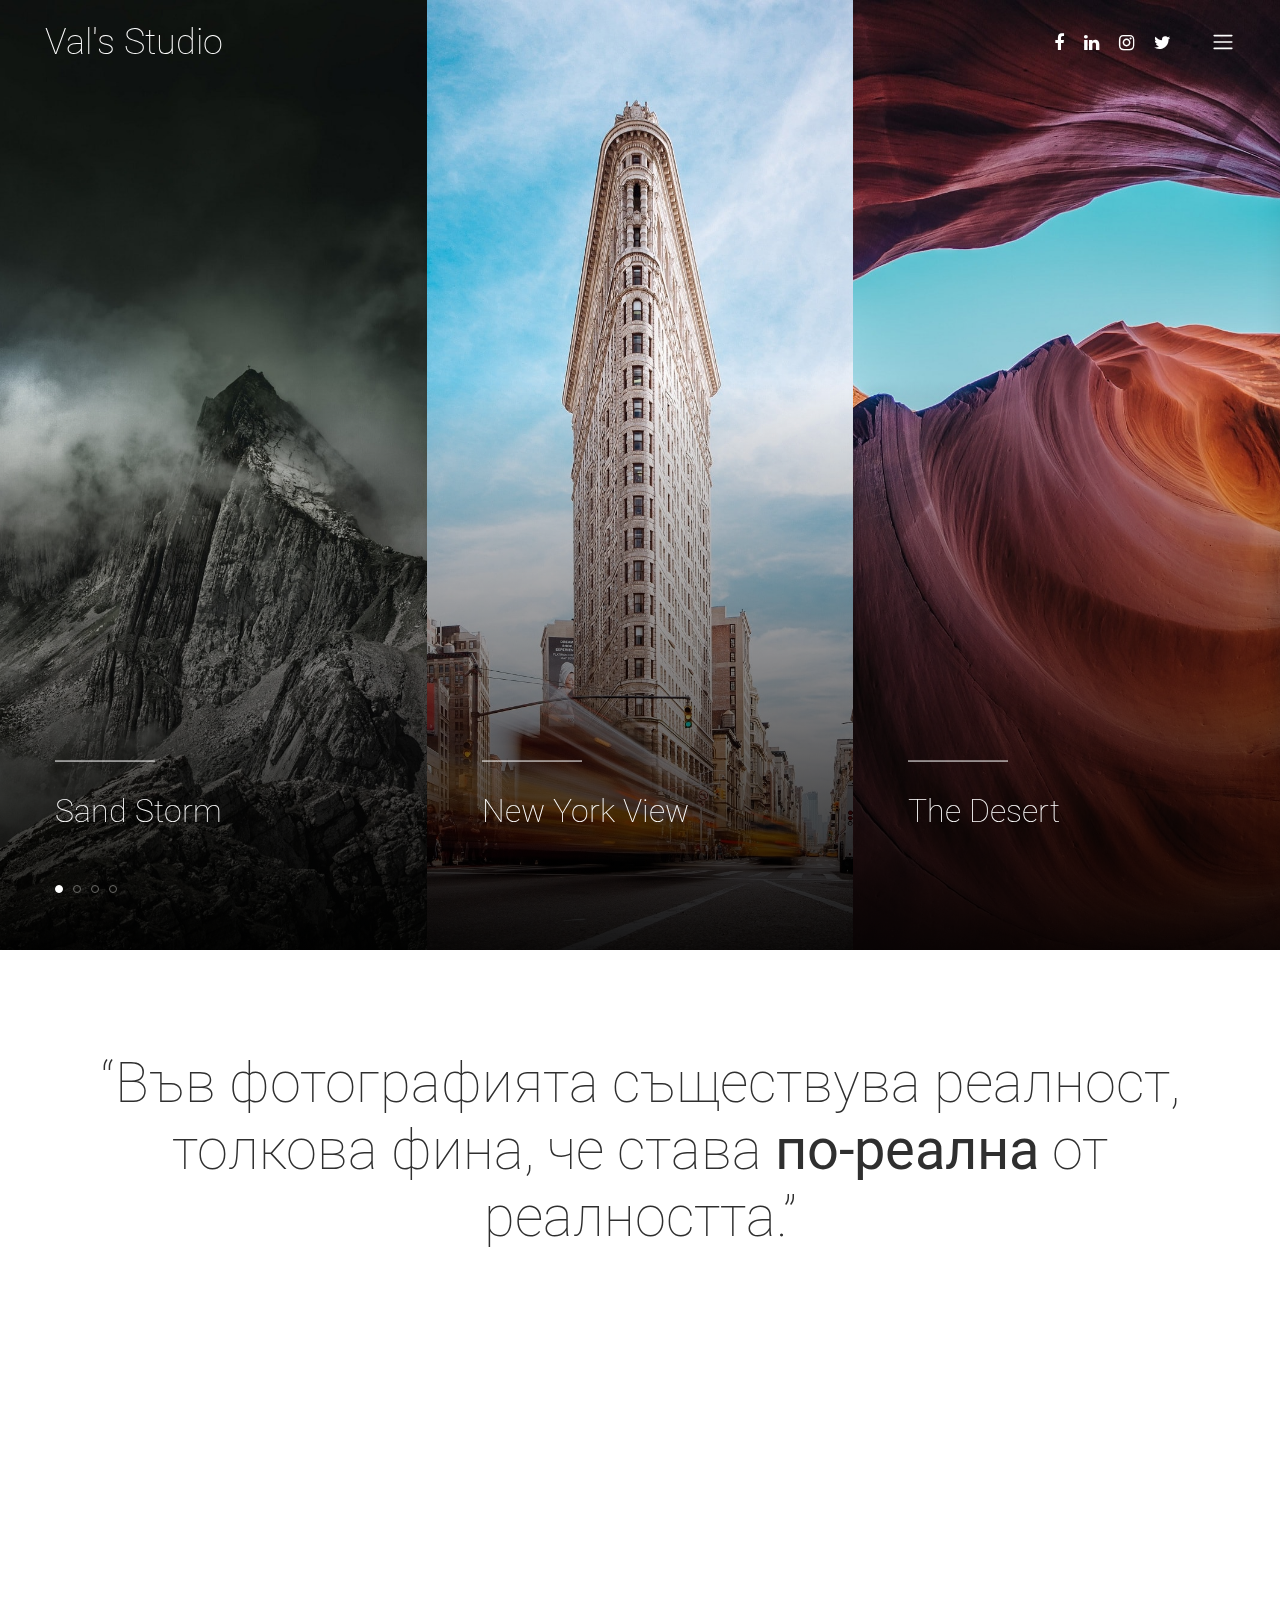
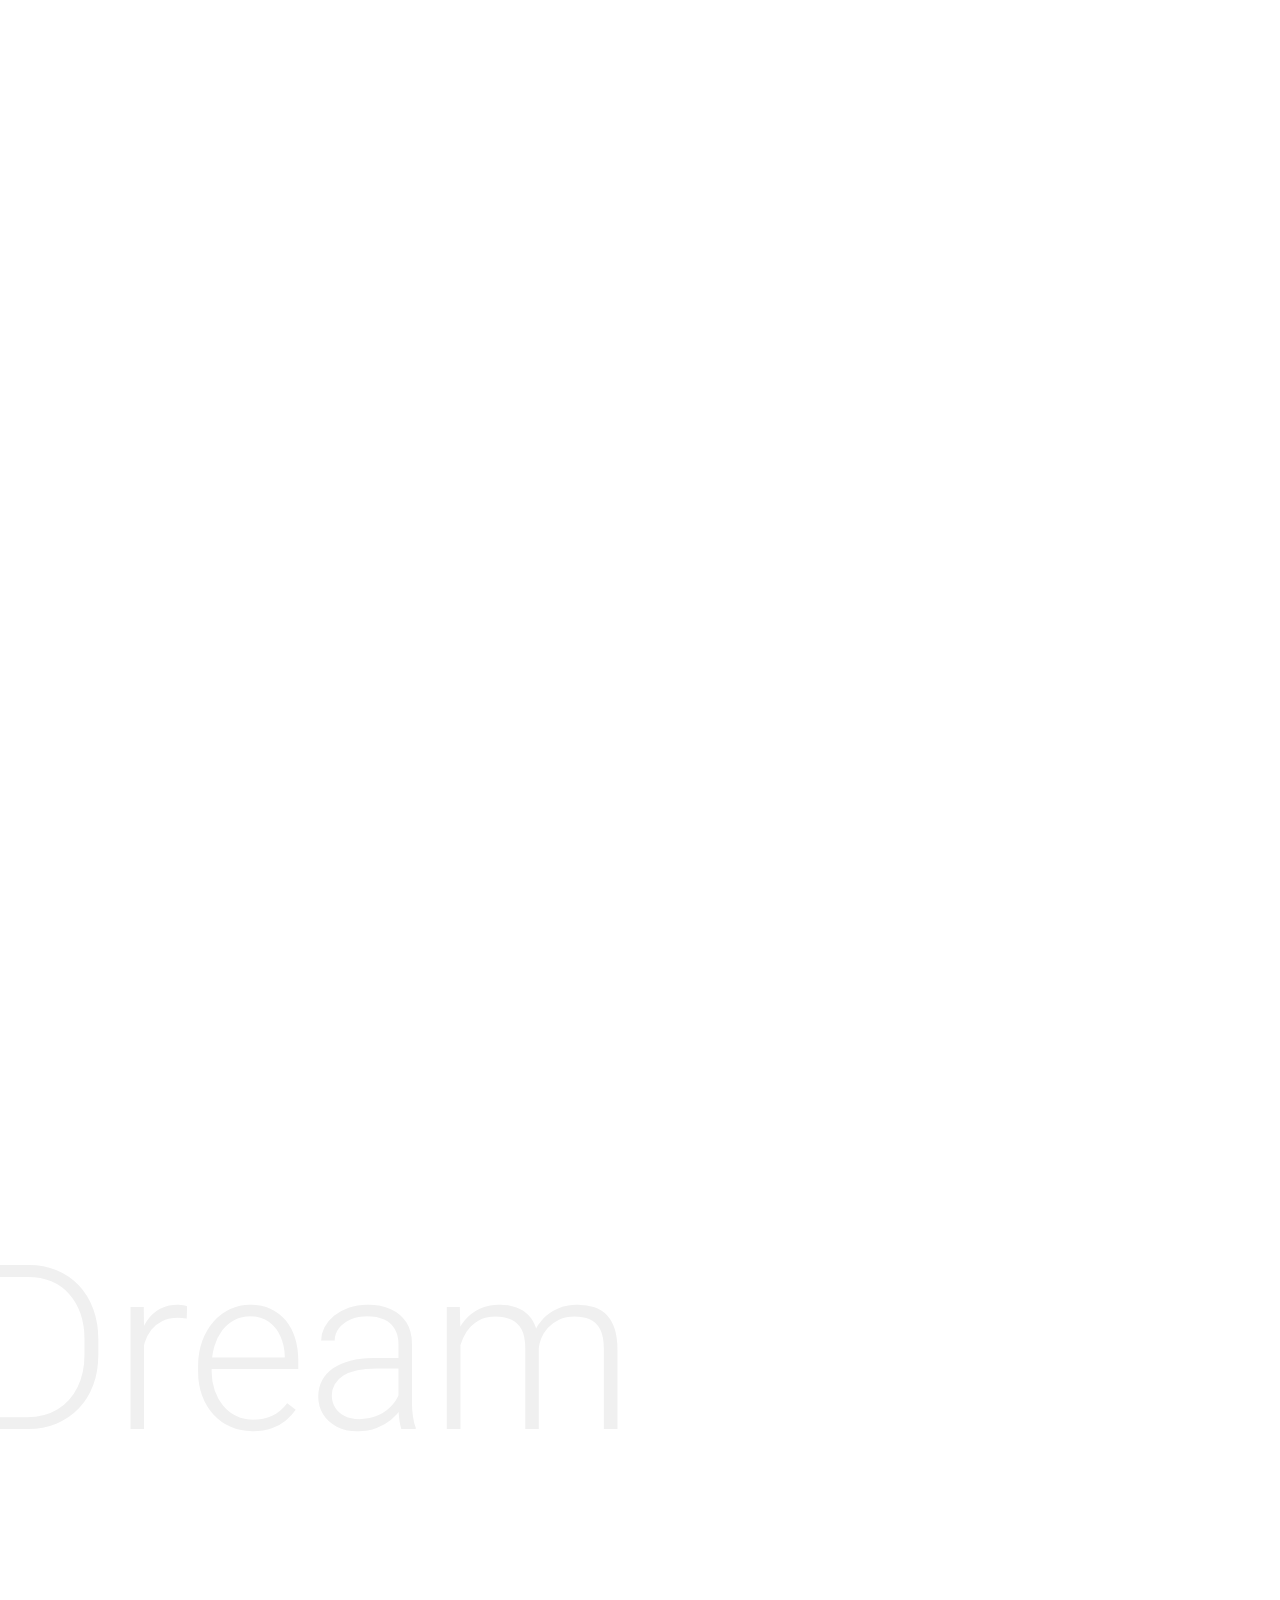
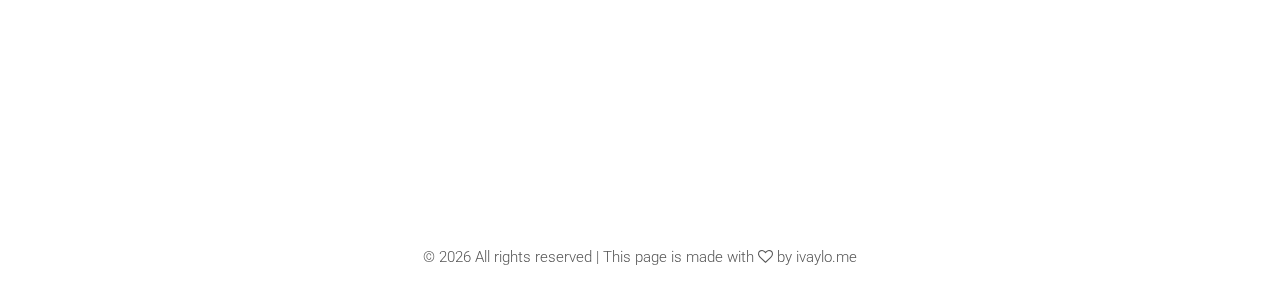
==== index.html @ 6574e2cf "updated nav menu" ====
<!DOCTYPE html>
<html lang="en">

<head>
    <meta charset="UTF-8">
    <meta name="description" content="">
    <meta http-equiv="X-UA-Compatible" content="IE=edge">
    <meta name="viewport" content="width=device-width, initial-scale=1, shrink-to-fit=no">
    <!-- The above 4 meta tags *must* come first in the head; any other head content must come *after* these tags -->

    <!-- Title  -->
    <title>Val's Photo - Studio</title>

    <!-- Favicon  -->
    <link rel="icon" href="img/core-img/favicon.ico">

    <!-- Style CSS -->
    <link rel="stylesheet" href="style.css">

</head>

<body>
    <!-- Preloader Start -->
    <div id="preloader">
        <div class="preload-content">
            <div id="sonar-load"></div>
        </div>
    </div>
    <!-- Preloader End -->

    <!-- Grids -->
    <div class="grids d-flex justify-content-between">
        <div class="grid1"></div>
        <div class="grid2"></div>
        <div class="grid3"></div>
        <div class="grid4"></div>
        <div class="grid5"></div>
        <div class="grid6"></div>
        <div class="grid7"></div>
        <div class="grid8"></div>
        <div class="grid9"></div>
    </div>

    <!-- ***** Main Menu Area Start ***** -->
    <div class="mainMenu d-flex align-items-center justify-content-between">
        <!-- Close Icon -->
        <div class="closeIcon">
            <i class="ti-close" aria-hidden="true"></i>
        </div>
        <!-- Logo Area -->
        <div class="logo-area">
            <a href="index.html">Val's Studio</a>
        </div>
        <!-- Nav -->
        <div class="sonarNav">
            <nav>
                <ul>
                    <li class="nav-item active">
                        <a class="nav-link" href="index.html">Начало</a>
                    </li>
                    <li class="nav-item">
                        <a class="nav-link" href="about-me.html">За мен</a>
                    </li>
                    <li class="nav-item">
                        <a class="nav-link" href="services.html">Услуги</a>
                    </li>
                    <li class="nav-item">
                        <a class="nav-link" href="portfolio.html">Портфолио</a>
                    </li>
                    <!-- <li class="nav-item">
                        <a class="nav-link" href="blog.html">Blog</a>
                    </li> -->
                    <li class="nav-item">
                        <a class="nav-link" href="contact.html">Контакти</a>
                    </li>
                    <!-- <li class="nav-item">
                        <a class="nav-link" href="elements.html">Elements</a>
                    </li> -->
                </ul>
            </nav>
        </div>
        <!-- Copwrite Text -->
        <div class="copywrite-text">
            <p>
                <!-- Link back to ivaylo.me can't be removed. Template is licensed under CC BY 3.0. -->
                &copy;
                <script>document.write(new Date().getFullYear());</script> All rights reserved | This page is made
                with <i class="fa fa-heart-o" aria-hidden="true"></i> by <a href="https://ivaylo.me"
                    target="_blank">ivaylo.me</a>
                <!-- Link back to ivaylo.me can't be removed. Template is licensed under CC BY 3.0. -->
            </p>
        </div>
    </div>
    <!-- ***** Main Menu Area End ***** -->

    <!-- ***** Header Area Start ***** -->
    <header class="header-area">
        <div class="container-fluid">
            <div class="row">
                <div class="col-12">
                    <div class="menu-area d-flex justify-content-between">
                        <!-- Logo Area  -->
                        <div class="logo-area">
                            <a href="index.html">Val's Studio</a>
                        </div>

                        <div class="menu-content-area d-flex align-items-center">
                            <!-- Header Social Area -->
                            <div class="header-social-area d-flex align-items-center">
                                <a href="https://www.facebook.com/fotoBurgas/" data-toggle="tooltip"
                                    data-placement="bottom" title="Facebook target=" _blank"><i class="fa fa-facebook"
                                        aria-hidden="true"></i></a>
                                <a href="#" data-toggle="tooltip" data-placement="bottom" title="Linkedin"><i
                                        class="fa fa-linkedin" aria-hidden="true"></i></a>
                                <a href="#" data-toggle="tooltip" data-placement="bottom" title="Instagram"><i
                                        class="fa fa-instagram" aria-hidden="true"></i></a>
                                <a href="#" data-toggle="tooltip" data-placement="bottom" title="Twitter"><i
                                        class="fa fa-twitter" aria-hidden="true"></i></a>
                            </div>
                            <!-- Menu Icon -->
                            <span class="navbar-toggler-icon" id="menuIcon"></span>
                        </div>
                    </div>
                </div>
            </div>
        </div>
    </header>
    <!-- ***** Header Area End ***** -->

    <!-- ***** Hero Area Start ***** -->
    <section class="hero-area">
        <div class="hero-slides owl-carousel">
            <!-- Single Hero Slide -->
            <div class="single-hero-slide bg-img slide-background-overlay"
                style="background-image: url(img/bg-img/slide1.jpg);">
                <div class="container h-100">
                    <div class="row h-100 align-items-end">
                        <div class="col-12">
                            <div class="hero-slides-content">
                                <div class="line"></div>
                                <h2>Sand Storm</h2>
                                <p>Lorem ipsum dolor sit amet, consectetur adipiscing elit. Praesent vel tortor
                                    facilisis, volutpat nulla placerat, tincidunt mi. Nullam vel orci dui. Suspendisse
                                    sit amet laoreet neque. Fusce sagittis suscipit sem.</p>
                            </div>
                        </div>
                    </div>
                </div>
            </div>
            <!-- Single Hero Slide -->
            <div class="single-hero-slide bg-img slide-background-overlay"
                style="background-image: url(img/bg-img/slide2.jpg);">
                <div class="container h-100">
                    <div class="row h-100 align-items-end">
                        <div class="col-12">
                            <div class="hero-slides-content">
                                <div class="line"></div>
                                <h2>New York View</h2>
                                <p>Lorem ipsum dolor sit amet, consectetur adipiscing elit. Praesent vel tortor
                                    facilisis, volutpat nulla placerat, tincidunt mi. Nullam vel orci dui. Suspendisse
                                    sit amet laoreet neque. Fusce sagittis suscipit sem.</p>
                            </div>
                        </div>
                    </div>
                </div>
            </div>
            <!-- Single Hero Slide -->
            <div class="single-hero-slide bg-img slide-background-overlay"
                style="background-image: url(img/bg-img/slide3.jpg);">
                <div class="container h-100">
                    <div class="row h-100 align-items-end">
                        <div class="col-12">
                            <div class="hero-slides-content">
                                <div class="line"></div>
                                <h2>The Desert</h2>
                                <p>Lorem ipsum dolor sit amet, consectetur adipiscing elit. Praesent vel tortor
                                    facilisis, volutpat nulla placerat, tincidunt mi. Nullam vel orci dui. Suspendisse
                                    sit amet laoreet neque. Fusce sagittis suscipit sem.</p>
                            </div>
                        </div>
                    </div>
                </div>
            </div>
            <!-- Single Hero Slide -->
            <div class="single-hero-slide bg-img slide-background-overlay"
                style="background-image: url(img/bg-img/slide4.jpg);">
                <div class="container h-100">
                    <div class="row h-100 align-items-end">
                        <div class="col-12">
                            <div class="hero-slides-content">
                                <div class="line"></div>
                                <h2>Mountains Hike</h2>
                                <p>Lorem ipsum dolor sit amet, consectetur adipiscing elit. Praesent vel tortor
                                    facilisis, volutpat nulla placerat, tincidunt mi. Nullam vel orci dui. Suspendisse
                                    sit amet laoreet neque. Fusce sagittis suscipit sem.</p>
                            </div>
                        </div>
                    </div>
                </div>
            </div>
            <!-- Single Hero Slide -->
            <div class="single-hero-slide bg-img slide-background-overlay"
                style="background-image: url(img/bg-img/slide1.jpg);">
                <div class="container h-100">
                    <div class="row h-100 align-items-end">
                        <div class="col-12">
                            <div class="hero-slides-content">
                                <div class="line"></div>
                                <h2>Sand Storm</h2>
                                <p>Lorem ipsum dolor sit amet, consectetur adipiscing elit. Praesent vel tortor
                                    facilisis, volutpat nulla placerat, tincidunt mi. Nullam vel orci dui. Suspendisse
                                    sit amet laoreet neque. Fusce sagittis suscipit sem.</p>
                            </div>
                        </div>
                    </div>
                </div>
            </div>
            <!-- Single Hero Slide -->
            <div class="single-hero-slide bg-img slide-background-overlay"
                style="background-image: url(img/bg-img/slide2.jpg);">
                <div class="container h-100">
                    <div class="row h-100 align-items-end">
                        <div class="col-12">
                            <div class="hero-slides-content">
                                <div class="line"></div>
                                <h2>New York View</h2>
                                <p>Lorem ipsum dolor sit amet, consectetur adipiscing elit. Praesent vel tortor
                                    facilisis, volutpat nulla placerat, tincidunt mi. Nullam vel orci dui. Suspendisse
                                    sit amet laoreet neque. Fusce sagittis suscipit sem.</p>
                            </div>
                        </div>
                    </div>
                </div>
            </div>
            <!-- Single Hero Slide -->
            <div class="single-hero-slide bg-img slide-background-overlay"
                style="background-image: url(img/bg-img/slide3.jpg);">
                <div class="container h-100">
                    <div class="row h-100 align-items-end">
                        <div class="col-12">
                            <div class="hero-slides-content">
                                <div class="line"></div>
                                <h2>The Desert</h2>
                                <p>Lorem ipsum dolor sit amet, consectetur adipiscing elit. Praesent vel tortor
                                    facilisis, volutpat nulla placerat, tincidunt mi. Nullam vel orci dui. Suspendisse
                                    sit amet laoreet neque. Fusce sagittis suscipit sem.</p>
                            </div>
                        </div>
                    </div>
                </div>
            </div>
            <!-- Single Hero Slide -->
            <div class="single-hero-slide bg-img slide-background-overlay"
                style="background-image: url(img/bg-img/slide4.jpg);">
                <div class="container h-100">
                    <div class="row h-100 align-items-end">
                        <div class="col-12">
                            <div class="hero-slides-content">
                                <div class="line"></div>
                                <h2>Mountains Hike</h2>
                                <p>Lorem ipsum dolor sit amet, consectetur adipiscing elit. Praesent vel tortor
                                    facilisis, volutpat nulla placerat, tincidunt mi. Nullam vel orci dui. Suspendisse
                                    sit amet laoreet neque. Fusce sagittis suscipit sem.</p>
                            </div>
                        </div>
                    </div>
                </div>
            </div>
            <!-- Single Hero Slide -->
            <div class="single-hero-slide bg-img slide-background-overlay"
                style="background-image: url(img/bg-img/slide1.jpg);">
                <div class="container h-100">
                    <div class="row h-100 align-items-end">
                        <div class="col-12">
                            <div class="hero-slides-content">
                                <div class="line"></div>
                                <h2>Sand Storm</h2>
                                <p>Lorem ipsum dolor sit amet, consectetur adipiscing elit. Praesent vel tortor
                                    facilisis, volutpat nulla placerat, tincidunt mi. Nullam vel orci dui. Suspendisse
                                    sit amet laoreet neque. Fusce sagittis suscipit sem.</p>
                            </div>
                        </div>
                    </div>
                </div>
            </div>
            <!-- Single Hero Slide -->
            <div class="single-hero-slide bg-img slide-background-overlay"
                style="background-image: url(img/bg-img/slide2.jpg);">
                <div class="container h-100">
                    <div class="row h-100 align-items-end">
                        <div class="col-12">
                            <div class="hero-slides-content">
                                <div class="line"></div>
                                <h2>New York View</h2>
                                <p>Lorem ipsum dolor sit amet, consectetur adipiscing elit. Praesent vel tortor
                                    facilisis, volutpat nulla placerat, tincidunt mi. Nullam vel orci dui. Suspendisse
                                    sit amet laoreet neque. Fusce sagittis suscipit sem.</p>
                            </div>
                        </div>
                    </div>
                </div>
            </div>
            <!-- Single Hero Slide -->
            <div class="single-hero-slide bg-img slide-background-overlay"
                style="background-image: url(img/bg-img/slide3.jpg);">
                <div class="container h-100">
                    <div class="row h-100 align-items-end">
                        <div class="col-12">
                            <div class="hero-slides-content">
                                <div class="line"></div>
                                <h2>The Desert</h2>
                                <p>Lorem ipsum dolor sit amet, consectetur adipiscing elit. Praesent vel tortor
                                    facilisis, volutpat nulla placerat, tincidunt mi. Nullam vel orci dui. Suspendisse
                                    sit amet laoreet neque. Fusce sagittis suscipit sem.</p>
                            </div>
                        </div>
                    </div>
                </div>
            </div>
            <!-- Single Hero Slide -->
            <div class="single-hero-slide bg-img slide-background-overlay"
                style="background-image: url(img/bg-img/slide4.jpg);">
                <div class="container h-100">
                    <div class="row h-100 align-items-end">
                        <div class="col-12">
                            <div class="hero-slides-content">
                                <div class="line"></div>
                                <h2>Mountains Hike</h2>
                                <p>Lorem ipsum dolor sit amet, consectetur adipiscing elit. Praesent vel tortor
                                    facilisis, volutpat nulla placerat, tincidunt mi. Nullam vel orci dui. Suspendisse
                                    sit amet laoreet neque. Fusce sagittis suscipit sem.</p>
                            </div>
                        </div>
                    </div>
                </div>
            </div>
        </div>
    </section>
    <!-- ***** Hero Area End ***** -->

    <!-- ***** Portfolio Area Start ***** -->
    <div class="portfolio-area section-padding-100">
        <div class="container">
            <div class="row">
                <div class="col-12">
                    <div class="portfolio-title">
                        <h2>“Във фотографията съществува реалност, толкова фина, че става <span>по-реална</span> от
                            реалността.”</h2>
                    </div>
                </div>
            </div>

            <div class="row justify-content-between">
                <!-- Single Portfoio Area -->
                <div class="col-12 col-md-5">
                    <div class="single-portfolio-item mt-100 portfolio-item-1 wow fadeIn">
                        <div class="backend-content">
                            <img class="dots" src="img/core-img/dots.png" alt="">
                            <h2>Reality</h2>
                        </div>
                        <div class="portfolio-thumb">
                            <img src="img/bg-img/p1.png" alt="">
                        </div>
                        <div class="portfolio-meta">
                            <p class="portfolio-date">Feb 02, 2018</p>
                            <h2>Italy in the sunset</h2>
                        </div>
                    </div>
                </div>
                <!-- Single Portfoio Area -->
                <div class="col-12 col-md-6">
                    <div class="single-portfolio-item mt-230 portfolio-item-2 wow fadeIn">
                        <div class="backend-content">
                            <img class="dots" src="img/core-img/dots.png" alt="">
                        </div>
                        <div class="portfolio-thumb">
                            <img src="img/bg-img/p2.png" alt="">
                        </div>
                        <div class="portfolio-meta">
                            <p class="portfolio-date">Feb 02, 2018</p>
                            <h2>Mountain Landscape</h2>
                        </div>
                    </div>
                </div>
            </div>

            <div class="row">
                <!-- Single Portfoio Area -->
                <div class="col-12 col-md-10">
                    <div class="single-portfolio-item mt-100 portfolio-item-3 wow fadeIn">
                        <div class="backend-content">
                            <img class="dots" src="img/core-img/dots.png" alt="">
                            <h2>Photography</h2>
                        </div>
                        <div class="portfolio-thumb">
                            <img src="img/bg-img/p3.png" alt="">
                        </div>
                        <div class="portfolio-meta">
                            <p class="portfolio-date">Feb 02, 2018</p>
                            <h2>Foggy sunset over the lake</h2>
                        </div>
                    </div>
                </div>
            </div>

            <div class="row justify-content-end">
                <!-- Single Portfoio Area -->
                <div class="col-12 col-md-6">
                    <div class="single-portfolio-item portfolio-item-4 wow fadeIn">
                        <div class="backend-content">
                            <img class="dots" src="img/core-img/dots.png" alt="">
                        </div>
                        <div class="portfolio-thumb">
                            <img src="img/bg-img/p2.png" alt="">
                        </div>
                        <div class="portfolio-meta">
                            <p class="portfolio-date">Feb 02, 2018</p>
                            <h2>Clouds on mountain top</h2>
                        </div>
                    </div>
                </div>
            </div>

            <div class="row">
                <!-- Single Portfoio Area -->
                <div class="col-12 col-md-5">
                    <div class="single-portfolio-item portfolio-item-5 wow fadeIn">
                        <div class="backend-content">
                            <img class="dots" src="img/core-img/dots.png" alt="">
                            <h2>Hope</h2>
                        </div>
                        <div class="portfolio-thumb">
                            <img src="img/bg-img/p5.png" alt="">
                        </div>
                        <div class="portfolio-meta">
                            <p class="portfolio-date">Feb 02, 2018</p>
                            <h2>Over the canion</h2>
                        </div>
                    </div>
                </div>
            </div>

            <div class="row justify-content-center">
                <!-- Single Portfoio Area -->
                <div class="col-12 col-md-4">
                    <div class="single-portfolio-item portfolio-item-6 wow fadeIn">
                        <div class="portfolio-thumb">
                            <img src="img/bg-img/p6.png" alt="">
                        </div>
                        <div class="portfolio-meta">
                            <p class="portfolio-date">Feb 02, 2018</p>
                            <h2>Mirror lake</h2>
                        </div>
                    </div>
                </div>
            </div>

            <div class="row justify-content-end">
                <!-- Single Portfoio Area -->
                <div class="col-12 col-md-4">
                    <div class="single-portfolio-item portfolio-item-7 wow fadeIn">
                        <div class="backend-content">
                            <img class="dots" src="img/core-img/dots.png" alt="">
                            <h2>Future</h2>
                        </div>
                        <div class="portfolio-thumb">
                            <img src="img/bg-img/p7.png" alt="">
                        </div>
                        <div class="portfolio-meta">
                            <p class="portfolio-date">Feb 02, 2018</p>
                            <h2>Mirror lake</h2>
                        </div>
                    </div>
                </div>
            </div>
        </div>
    </div>
    <!-- ***** Portfolio Area End ***** -->

    <!-- ***** Call to Action Area Start ***** -->
    <div class="sonar-call-to-action-area section-padding-0-100">
        <div class="backEnd-content">
            <h2>Dream</h2>
        </div>
        <div class="container">
            <div class="row">
                <div class="col-12">
                    <div class="call-to-action-content wow fadeInUp" data-wow-delay="0.5s">
                        <h2>Обожавам фотографията и ви я представям през моите очи </h2>
                        <h5>Това е моят стил,ако ви допада
                            може удоволствието да е взаимно...</h5>
                        <a href="#" class="btn sonar-btn mt-100">контакти</a>
                    </div>
                </div>
            </div>
        </div>
    </div>
    <!-- ***** Call to Action Area End ***** -->

    <!-- ***** Footer Area Start ***** -->
    <footer class="footer-area">
        <div class="container">
            <div class="row">
                <div class="col-12">
                    <!-- Copywrite Text -->
                    <div class="copywrite-text">
                        <p>
                            <!-- Link back to ivaylo.me can't be removed. Template is licensed under CC BY 3.0. -->
                            &copy;
                            <script>document.write(new Date().getFullYear());</script> All rights reserved | This
                            page is made with <i class="fa fa-heart-o" aria-hidden="true"></i> by <a
                                href="http://ivaylo.me" target="_blank">ivaylo.me</a>
                            <!-- Link back to ivaylo.me can't be removed. Template is licensed under CC BY 3.0. -->
                        </p>
                    </div>
                </div>
            </div>
        </div>
    </footer>
    <!-- ***** Footer Area End ***** -->

    <!-- jQuery (Necessary for All JavaScript Plugins) -->
    <script src="js/jquery/jquery-2.2.4.min.js"></script>
    <!-- Popper js -->
    <script src="js/popper.min.js"></script>
    <!-- Bootstrap js -->
    <script src="js/bootstrap.min.js"></script>
    <!-- Plugins js -->
    <script src="js/plugins.js"></script>
    <!-- Active js -->
    <script src="js/active.js"></script>

</body>

</html>
---- style.css ----
/* [ -- Master Stylesheet -- ] */
/* ----------------------------------------------------------
:: Template Name: PhotoAngel - Studio
:: Author: ivaylo.me
:: Author URL: https://ivaylo.me
:: Version: 1.0
:: Created: March 09, 2018
:: Last Updated: March 09, 2018
---------------------------------------------------------- */
/* Variables */
/* mixin */
/* :: Import Fonts */
@import url("https://fonts.googleapis.com/css?family=Roboto:100,300,400,500,700");
/* :: Import All CSS */
@import url(css/bootstrap.min.css);
@import url(css/animate.css);
@import url(css/owl.carousel.css);
@import url(css/magnific-popup.css);
@import url(css/font-awesome.min.css);
@import url(css/themify-icons.css);
/* :: Base CSS */
* {
  margin: 0;
  padding: 0; }

body {
  font-family: "Roboto", sans-serif; }

h1,
h2,
h3,
h4,
h5,
h6 {
  color: #2f2f2f;
  font-weight: 300; }

p {
  color: #565656;
  font-size: 15px;
  line-height: 2;
  font-weight: 100; }

a {
  -webkit-transition-duration: 500ms;
  transition-duration: 500ms;
  text-decoration: none;
  outline: none;
  font-size: 14px;
  font-weight: 700; }
  a:hover, a:focus {
    -webkit-transition-duration: 500ms;
    transition-duration: 500ms;
    text-decoration: none;
    outline: none;
    font-size: 12px;
    font-weight: 400; }

#preloader {
  display: -webkit-box;
  display: -ms-flexbox;
  display: flex;
  -webkit-box-align: center;
  -ms-flex-align: center;
  -ms-grid-row-align: center;
  align-items: center;
  -webkit-box-pack: center;
  -ms-flex-pack: center;
  justify-content: center;
  background-color: #232323;
  position: fixed;
  width: 100%;
  height: 100%;
  z-index: 1000000; }

#sonar-load {
  width: 70px;
  height: 70px;
  border-radius: 50%;
  border: 3px;
  border-style: solid;
  border-color: transparent;
  border-top-color: #f8f5f5;
  -webkit-animation: sonar 2400ms linear infinite;
  animation: sonar 2400ms linear infinite;
  z-index: 999; }
  #sonar-load:before {
    content: "";
    position: absolute;
    top: 7.5px;
    left: 7.5px;
    right: 7.5px;
    bottom: 7.5px;
    border-radius: 50%;
    border: 3px;
    border-style: solid;
    border-color: transparent;
    border-top-color: #f8f5f5;
    -webkit-animation: sonar 2700ms linear infinite;
    animation: sonar 2700ms linear infinite; }
  #sonar-load:after {
    content: "";
    position: absolute;
    top: 20px;
    left: 20px;
    right: 20px;
    bottom: 20px;
    border-radius: 50%;
    border: 3px;
    border-style: solid;
    border-color: transparent;
    border-top-color: #f8f5f5;
    -webkit-animation: sonar 1800ms linear infinite;
    animation: sonar 1800ms linear infinite; }

@-webkit-keyframes sonar {
  0% {
    -webkit-transform: rotate(0deg);
    transform: rotate(0deg); }
  100% {
    -webkit-transform: rotate(360deg);
    transform: rotate(360deg); } }
@keyframes sonar {
  0% {
    -webkit-transform: rotate(0deg);
    transform: rotate(0deg); }
  100% {
    -webkit-transform: rotate(360deg);
    transform: rotate(360deg); } }
ul,
ol {
  margin: 0; }
  ul li,
  ol li {
    list-style: none; }

img {
  height: auto;
  max-width: 100%; }

.sonar-table {
  display: table;
  z-index: 9;
  position: absolute;
  width: 100%;
  height: 100%;
  margin: 0; }

.sonar-table-cell {
  display: table-cell;
  vertical-align: middle; }

.mt-15 {
  margin-top: 15px; }

.mt-30 {
  margin-top: 30px; }

.mt-50 {
  margin-top: 50px; }

.mt-70 {
  margin-top: 70px; }

.mt-100 {
  margin-top: 100px; }

.mb-15 {
  margin-bottom: 15px; }

.mb-30 {
  margin-bottom: 30px; }

.mb-50 {
  margin-bottom: 50px; }

.ml-15 {
  margin-left: 15px; }

.ml-30 {
  margin-left: 30px; }

.mr-15 {
  margin-right: 15px; }

.mr-30 {
  margin-right: 30px; }

.mb-70 {
  margin-bottom: 70px; }

.mb-100 {
  margin-bottom: 100px; }

.mt-230 {
  margin-top: 230px; }
  @media only screen and (max-width: 767px) {
    .mt-230 {
      margin-top: 100px; } }

.bg-img {
  background-position: center center;
  background-size: cover;
  background-repeat: no-repeat; }

.bg-transparent {
  background-color: transparent; }

.font-bold {
  font-weight: 700; }

.font-light {
  font-weight: 300; }

.height-500 {
  height: 500px !important; }

.height-600 {
  height: 600px !important; }

.height-700 {
  height: 700px !important; }

.height-800 {
  height: 800px !important; }

.mfp-wrap {
  z-index: 100000; }

.mfp-image-holder .mfp-close,
.mfp-iframe-holder .mfp-close {
  color: #ffffff;
  right: -30px;
  padding-right: 0;
  width: 30px;
  height: 30px;
  line-height: 25px;
  text-align: center;
  border: 2px solid #ffffff;
  border-radius: 50%;
  top: 10px; }

#scrollUp {
  background-color: #232323;
  border-radius: 50%;
  bottom: 60px;
  right: 60px;
  box-shadow: 0 2px 6px 0 rgba(0, 0, 0, 0.3);
  color: #ffffff;
  font-size: 30px;
  height: 70px;
  text-align: center;
  width: 70px;
  line-height: 66px;
  -webkit-transition-duration: 500ms;
  transition-duration: 500ms; }
  #scrollUp:hover {
    background-color: #192a56; }
  @media only screen and (min-width: 768px) and (max-width: 991px) {
    #scrollUp {
      bottom: 30px;
      right: 30px;
      height: 50px;
      width: 50px;
      line-height: 46px; } }
  @media only screen and (max-width: 767px) {
    #scrollUp {
      bottom: 30px;
      right: 30px;
      height: 50px;
      width: 50px;
      line-height: 46px; } }

.section-padding-100 {
  padding: 100px 0; }

.section-padding-50 {
  padding: 50px 0; }

.section-padding-50-0 {
  padding: 50px 0 0 0; }

.section-padding-100-70 {
  padding: 100px 0 70px; }

.section-padding-100-50 {
  padding: 100px 0 50px; }

.section-padding-100-0 {
  padding: 100px 0 0; }

.section-padding-0-100 {
  padding: 0 0 100px; }

.section-padding-100-20 {
  padding: 100px 0 20px 0; }

.bg-gray {
  background-color: #f8f5f5; }

.nicescroll-rails {
  z-index: 999999 !important; }

.section-heading {
  text-align: center;
  margin-bottom: 80px;
  position: relative;
  z-index: 1; }
  .section-heading .line {
    width: 100px;
    height: 1px;
    background-color: #232323;
    margin-bottom: 30px;
    display: block; }
  .section-heading h2 {
    font-size: 48px;
    margin-bottom: 0;
    font-weight: 100;
    line-height: 1.5; }
    .section-heading h2 span {
      font-weight: 400; }
    @media only screen and (min-width: 768px) and (max-width: 991px) {
      .section-heading h2 {
        font-size: 36px; } }
    @media only screen and (max-width: 767px) {
      .section-heading h2 {
        font-size: 30px; } }

.sonar-btn {
  position: relative;
  z-index: 1;
  min-width: 180px;
  height: 66px;
  border: 1px solid;
  border-color: #2f2f2f;
  text-transform: uppercase;
  color: #2f2f2f;
  font-size: 12px;
  letter-spacing: 1px;
  border-radius: 0;
  line-height: 64px;
  padding: 0;
  background-color: #ffffff; }
  .sonar-btn:hover, .sonar-btn:focus {
    background-color: #2f2f2f;
    font-size: 12px;
    color: #ffffff; }
  .sonar-btn.white-btn {
    border-color: #ffffff;
    color: #ffffff;
    background-color: transparent; }
    .sonar-btn.white-btn:hover, .sonar-btn.white-btn:focus {
      background-color: #ffffff;
      color: #2f2f2f; }
  .sonar-btn.btn-2 {
    background-color: #2f2f2f;
    font-size: 12px;
    color: #ffffff; }
  .sonar-btn.btn-3 {
    background-color: #232323;
    color: #ffffff; }
    .sonar-btn.btn-3::before {
      position: absolute;
      width: 100%;
      height: 100%;
      background-color: transparent;
      border: 1px solid;
      border-color: #232323;
      right: -6px;
      bottom: -6px;
      content: '';
      z-index: -100; }
    .sonar-btn.btn-3:hover, .sonar-btn.btn-3:focus {
      background-color: #232323;
      color: #ffffff; }

.bg-overlay {
  position: relative;
  z-index: 1; }
  .bg-overlay::after {
    position: absolute;
    z-index: -1;
    top: 0;
    left: 0;
    width: 100%;
    height: 100%;
    background-color: #2f2f2f;
    opacity: 0.85;
    content: ''; }

.bg-overlay-black {
  position: relative;
  z-index: 1; }
  .bg-overlay-black::after {
    position: absolute;
    z-index: 1;
    top: 0;
    left: 0;
    width: 100%;
    height: 100%;
    background-color: #000;
    opacity: 0.85;
    content: ''; }

.bg-overlay-white {
  position: relative;
  z-index: 1; }
  .bg-overlay-white::after {
    position: absolute;
    z-index: -2;
    top: 0;
    left: 0;
    width: 100%;
    height: 100%;
    background-color: rgba(230, 241, 255, 0.5);
    content: ''; }

.slide-background-overlay {
  position: relative;
  z-index: 1;
  bottom: 0;
  left: 0;
  width: 100%;
  height: 60%; }
  .slide-background-overlay::after {
    content: '';
    position: absolute;
    height: 60%;
    width: 100%;
    z-index: -1;
    bottom: 0;
    left: 0;
    background: rgba(0, 0, 0, 0.9);
    background: -webkit-linear-gradient(bottom, rgba(0, 0, 0, 0.9) 0%, rgba(0, 0, 0, 0.1) 90%, rgba(0, 0, 0, 0) 100%);
    background: linear-gradient(to top, rgba(0, 0, 0, 0.9) 0%, rgba(0, 0, 0, 0.1) 90%, rgba(0, 0, 0, 0) 100%); }

.grids {
  position: fixed;
  width: 100%;
  height: 100%;
  z-index: -1; }
  .grids div {
    width: 1px;
    height: 100%;
    background-color: #e0e3e4; }
    .grids div:nth-child(5) {
      background-color: #bababa; }
    .grids div:first-child, .grids div:last-child {
      background-color: transparent; }

/* :: Header Area CSS */
.header-area {
  position: fixed;
  z-index: 995;
  top: 0;
  left: 0;
  width: 100%;
  height: auto;
  -webkit-transition-duration: 500ms;
  transition-duration: 500ms;
  background-color: transparent;
  padding: 15px 30px; }
  .header-area .logo-area a {
    color: #ffffff;
    font-size: 36px;
    font-weight: 100; }
    @media only screen and (max-width: 767px) {
      .header-area .logo-area a {
        font-size: 24px; } }
  .header-area .menu-content-area .header-social-area {
    margin-right: 30px; }
    .header-area .menu-content-area .header-social-area a {
      font-size: 18px;
      padding: 0 10px;
      color: #ffffff; }
      @media only screen and (max-width: 767px) {
        .header-area .menu-content-area .header-social-area a {
          padding: 0 5px;
          font-size: 14px; } }
    @media only screen and (max-width: 767px) {
      .header-area .menu-content-area .header-social-area {
        margin-right: 15px; } }
  .header-area.sticky {
    background-color: #232323; }
  @media only screen and (max-width: 767px) {
    .header-area {
      padding: 10px 0; } }

.navbar-toggler-icon {
  background-image: url("data:image/svg+xml;charset=utf8,%3Csvg viewBox='0 0 30 30' xmlns='http://www.w3.org/2000/svg'%3E%3Cpath stroke='rgba(255, 255, 255, 1)' stroke-width='2' stroke-linecap='round' stroke-miterlimit='10' d='M4 7h22M4 15h22M4 23h22'/%3E%3C/svg%3E");
  cursor: pointer; }

.mainMenu {
  position: fixed;
  width: 480px;
  height: 100%;
  top: 0;
  right: -500px;
  background-color: #232323;
  z-index: 99999;
  text-align: center;
  -webkit-box-orient: vertical;
  -webkit-box-direction: normal;
  -ms-flex-direction: column;
  flex-direction: column;
  padding: 50px 15px;
  -webkit-transition-duration: 800ms;
  transition-duration: 800ms;
  box-shadow: 0 0 40px rgba(0, 0, 0, 0.2); }
  .mainMenu .closeIcon {
    position: absolute;
    right: 50px;
    top: 50px;
    z-index: 9;
    color: #ffffff;
    font-size: 20px;
    cursor: pointer;
    -webkit-transition-duration: 750ms;
    transition-duration: 750ms; }
    .mainMenu .closeIcon:hover {
      -webkit-transform: rotate(180deg);
      transform: rotate(180deg); }
    @media only screen and (max-width: 767px) {
      .mainMenu .closeIcon {
        right: 30px;
        top: 30px; } }
  .mainMenu .logo-area a {
    color: #ffffff;
    font-size: 30px;
    display: block;
    font-weight: 100; }
    @media only screen and (max-width: 767px) {
      .mainMenu .logo-area a {
        font-size: 24px; } }
  .mainMenu .copywrite-text p {
    margin-bottom: 0;
    color: #ffffff; }
    @media only screen and (max-width: 767px) {
      .mainMenu .copywrite-text p {
        font-size: 14px; } }
  .mainMenu .copywrite-text a {
    font-weight: 100;
    color: #ffffff; }
    .mainMenu .copywrite-text a:hover, .mainMenu .copywrite-text a:focus {
      font-size: 14px; }
  .mainMenu .nav-link {
    color: #ffffff;
    font-size: 18px;
    position: relative;
    z-index: 1;
    font-weight: 300;
    padding: 12px 15px; }
    @media only screen and (max-width: 767px) {
      .mainMenu .nav-link {
        font-size: 14px;
        padding: 10px; } }
    .mainMenu .nav-link::after {
      content: '';
      bottom: 0;
      width: 30px;
      height: 1px;
      background-color: rgba(255, 255, 255, 0.5);
      left: 50%;
      -webkit-transform: translateX(-50%);
      transform: translateX(-50%);
      position: absolute;
      z-index: 5;
      -webkit-transition-duration: 500ms;
      transition-duration: 500ms; }
    .mainMenu .nav-link:hover::after, .mainMenu .nav-link:focus::after {
      width: 70px;
      background-color: white; }
  @media only screen and (min-width: 992px) and (max-width: 1199px) {
    .mainMenu {
      padding: 30px 15px; } }
  @media only screen and (min-width: 768px) and (max-width: 991px) {
    .mainMenu {
      padding: 30px 15px; } }
  @media only screen and (max-width: 767px) {
    .mainMenu {
      padding: 15px;
      width: 300px; } }

/* :: Menu Open CSS */
.menu-open .mainMenu {
  right: 0; }

/* :: Hero Slides Area CSS */
.hero-slides .single-hero-slide {
  height: 950px;
  position: relative;
  z-index: 1;
  padding: 0 40px 100px;
  -webkit-transition-duration: 800ms;
  transition-duration: 800ms;
  overflow: visible;
  cursor: pointer; }
  .hero-slides .single-hero-slide .hero-slides-content {
    position: relative;
    z-index: 1;
    -webkit-transform: translateY(75%);
    transform: translateY(75%);
    -webkit-transition-duration: 800ms;
    transition-duration: 800ms;
    bottom: 0; }
    .hero-slides .single-hero-slide .hero-slides-content .line {
      width: 100px;
      height: 1px;
      background-color: #ffffff;
      margin-bottom: 30px;
      display: block; }
    .hero-slides .single-hero-slide .hero-slides-content h2 {
      color: #ffffff;
      font-weight: 100; }
    .hero-slides .single-hero-slide .hero-slides-content p {
      color: #ffffff;
      margin-bottom: 0;
      -webkit-transition-duration: 500ms;
      transition-duration: 500ms;
      margin-top: 140px; }
  .hero-slides .single-hero-slide:hover .hero-slides-content {
    -webkit-transform: translateY(0%);
    transform: translateY(0%); }
  .hero-slides .single-hero-slide:hover p {
    margin-top: 40px; }
  @media only screen and (min-width: 992px) and (max-width: 1199px) {
    .hero-slides .single-hero-slide {
      height: 800px; } }
  @media only screen and (min-width: 768px) and (max-width: 991px) {
    .hero-slides .single-hero-slide {
      height: 700px; } }
  @media only screen and (max-width: 767px) {
    .hero-slides .single-hero-slide {
      height: 550px; } }
.hero-slides .owl-dots {
  position: absolute;
  left: 50px;
  bottom: 50px; }
  .hero-slides .owl-dots .owl-dot {
    width: 8px;
    height: 8px;
    border: 1px solid #6a6a67;
    margin: 0 5px;
    border-radius: 50%;
    display: inline-block; }
    .hero-slides .owl-dots .owl-dot.active {
      border: 1px solid #ffffff;
      background-color: #ffffff; }

/* :: Portfolio Area CSS */
.portfolio-area {
  overflow-x: hidden; }
  .portfolio-area .portfolio-title h2 {
    font-size: 56px;
    text-align: center;
    font-weight: 100; }
    .portfolio-area .portfolio-title h2 span {
      font-weight: 400; }
    @media only screen and (min-width: 768px) and (max-width: 991px) {
      .portfolio-area .portfolio-title h2 {
        font-size: 36px; } }
    @media only screen and (max-width: 767px) {
      .portfolio-area .portfolio-title h2 {
        font-size: 30px; } }

.single-portfolio-item {
  position: relative;
  z-index: 1; }
  .single-portfolio-item .backend-content .dots {
    position: absolute;
    z-index: -1;
    top: -100px;
    left: -150px; }
  .single-portfolio-item .backend-content h2 {
    position: absolute;
    font-size: 230px;
    color: #f0f0f0;
    z-index: -10;
    top: -170px;
    right: 40%; }
    @media only screen and (min-width: 992px) and (max-width: 1199px) {
      .single-portfolio-item .backend-content h2 {
        font-size: 170px;
        top: -120px; } }
    @media only screen and (min-width: 768px) and (max-width: 991px) {
      .single-portfolio-item .backend-content h2 {
        font-size: 80px;
        top: -50px; } }
    @media only screen and (max-width: 767px) {
      .single-portfolio-item .backend-content h2 {
        font-size: 80px;
        top: -50px; } }
  .single-portfolio-item .portfolio-meta {
    padding-top: 30px; }
    .single-portfolio-item .portfolio-meta p {
      font-weight: 500;
      font-size: 14px;
      margin-bottom: 5px; }
    .single-portfolio-item .portfolio-meta h2 {
      font-size: 30px; }
      @media only screen and (max-width: 767px) {
        .single-portfolio-item .portfolio-meta h2 {
          font-size: 24px; } }
  .single-portfolio-item.portfolio-item-2 .backend-content .dots {
    position: absolute;
    z-index: -1;
    top: 0;
    left: auto;
    right: -150px; }
  .single-portfolio-item.portfolio-item-3 .backend-content .dots {
    top: 0;
    left: -200px;
    right: auto;
    -webkit-transform: rotate(90deg);
    transform: rotate(90deg); }
  .single-portfolio-item.portfolio-item-3 .backend-content h2 {
    top: -180px;
    left: 30%;
    right: auto; }
    @media only screen and (min-width: 992px) and (max-width: 1199px) {
      .single-portfolio-item.portfolio-item-3 .backend-content h2 {
        top: -130px; } }
    @media only screen and (min-width: 768px) and (max-width: 991px) {
      .single-portfolio-item.portfolio-item-3 .backend-content h2 {
        top: -90px;
        font-size: 100px; } }
    @media only screen and (max-width: 767px) {
      .single-portfolio-item.portfolio-item-3 .backend-content h2 {
        top: -70px; } }
  @media only screen and (max-width: 767px) {
    .single-portfolio-item.portfolio-item-3 {
      margin-bottom: 100px; } }
  .single-portfolio-item.portfolio-item-4 {
    top: -220px; }
    .single-portfolio-item.portfolio-item-4 .backend-content .dots {
      top: auto;
      bottom: -130px;
      left: 70%;
      right: auto;
      -webkit-transform: rotate(90deg);
      transform: rotate(90deg); }
    @media only screen and (max-width: 767px) {
      .single-portfolio-item.portfolio-item-4 {
        top: 0;
        margin-bottom: 100px; } }
  .single-portfolio-item.portfolio-item-5 {
    top: -450px;
    height: 0; }
    @media only screen and (max-width: 767px) {
      .single-portfolio-item.portfolio-item-5 {
        top: 0;
        height: auto;
        margin-bottom: 100px; } }
    @media only screen and (min-width: 768px) and (max-width: 991px) {
      .single-portfolio-item.portfolio-item-5 {
        top: -230px; } }
  .single-portfolio-item.portfolio-item-6 {
    top: 0;
    height: 0; }
    @media only screen and (max-width: 767px) {
      .single-portfolio-item.portfolio-item-6 {
        height: auto;
        margin-bottom: 100px; } }
  .single-portfolio-item.portfolio-item-7 {
    margin-top: 50px; }
    .single-portfolio-item.portfolio-item-7 .backend-content .dots {
      position: absolute;
      z-index: -1;
      top: auto;
      bottom: 0;
      left: auto;
      right: -150px; }
    .single-portfolio-item.portfolio-item-7 .backend-content h2 {
      top: -180px;
      left: 30%;
      right: auto; }
      @media only screen and (min-width: 992px) and (max-width: 1199px) {
        .single-portfolio-item.portfolio-item-7 .backend-content h2 {
          top: -100px; } }
      @media only screen and (max-width: 767px) {
        .single-portfolio-item.portfolio-item-7 .backend-content h2 {
          top: -60px; } }

/* :: Call to Action Area CSS */
.call-to-action-content {
  text-align: center; }
  .call-to-action-content h2 {
    font-weight: 100;
    font-size: 72px;
    margin-bottom: 15px; }
    @media only screen and (min-width: 992px) and (max-width: 1199px) {
      .call-to-action-content h2 {
        font-size: 55px; } }
    @media only screen and (min-width: 768px) and (max-width: 991px) {
      .call-to-action-content h2 {
        font-size: 36px; } }
    @media only screen and (max-width: 767px) {
      .call-to-action-content h2 {
        font-size: 30px; } }
  .call-to-action-content h5 {
    font-size: 48px;
    margin-bottom: 0; }
    @media only screen and (min-width: 768px) and (max-width: 991px) {
      .call-to-action-content h5 {
        font-size: 30px; } }
    @media only screen and (max-width: 767px) {
      .call-to-action-content h5 {
        font-size: 24px; } }

.sonar-call-to-action-area {
  position: relative;
  z-index: 1;
  overflow: hidden; }
  .sonar-call-to-action-area .backEnd-content h2 {
    position: absolute;
    font-size: 230px;
    color: #f0f0f0;
    z-index: -1;
    top: -30px;
    left: -3%; }
    @media only screen and (min-width: 992px) and (max-width: 1199px) {
      .sonar-call-to-action-area .backEnd-content h2 {
        font-size: 170px;
        top: 0; } }
    @media only screen and (min-width: 768px) and (max-width: 991px) {
      .sonar-call-to-action-area .backEnd-content h2 {
        font-size: 150px;
        top: 0; } }
    @media only screen and (max-width: 767px) {
      .sonar-call-to-action-area .backEnd-content h2 {
        font-size: 100px; } }

/* :: Footer CSS */
.footer-area {
  position: relative;
  z-index: 1;
  overflow: hidden; }
  .footer-area .copywrite-text {
    padding: 30px;
    text-align: center; }
    .footer-area .copywrite-text p {
      font-weight: 300;
      margin-bottom: 0; }
    .footer-area .copywrite-text a {
      color: #565656;
      font-weight: 300;
      font-size: 15px; }
      .footer-area .copywrite-text a:hover, .footer-area .copywrite-text a:focus {
        font-size: 15px; }
  .footer-area .backEnd-content .dots {
    position: absolute;
    right: -50px;
    top: 0;
    z-index: -1; }
  .footer-area .backEnd-content h2 {
    position: absolute;
    font-size: 230px;
    color: #f0f0f0;
    z-index: -1;
    top: -50px;
    left: -50px; }
    @media only screen and (min-width: 992px) and (max-width: 1199px) {
      .footer-area .backEnd-content h2 {
        font-size: 170px; } }
    @media only screen and (min-width: 768px) and (max-width: 991px) {
      .footer-area .backEnd-content h2 {
        font-size: 120px;
        top: 0; } }
    @media only screen and (max-width: 767px) {
      .footer-area .backEnd-content h2 {
        font-size: 80px;
        top: 0;
        left: -30px; } }

/* :: Hero Area CSS */
.hero-area {
  background-color: #232323;
  position: relative;
  z-index: 1;
  overflow: hidden;
  -ms-flex-wrap: wrap;
  flex-wrap: wrap; }
  .hero-area .backEnd-content .dots {
    position: absolute;
    right: -200px;
    top: 50%;
    z-index: -2;
    opacity: 0.1;
    -webkit-transform: translateY(-50%);
    transform: translateY(-50%); }
  .hero-area .hero-thumbnail,
  .hero-area .hero-content {
    -webkit-box-flex: 0;
    -ms-flex: 0 0 50%;
    flex: 0 0 50%;
    min-width: 50%;
    position: relative;
    z-index: 1; }
    @media only screen and (max-width: 767px) {
      .hero-area .hero-thumbnail,
      .hero-area .hero-content {
        -webkit-box-flex: 0;
        -ms-flex: 0 0 100%;
        flex: 0 0 100%;
        min-width: 100%; } }
  .hero-area .hero-content {
    height: 880px;
    padding: 100px 0; }
    .hero-area .hero-content .line {
      width: 100px;
      height: 1px;
      background-color: #ffffff;
      margin-bottom: 30px;
      display: block; }
    .hero-area .hero-content h2 {
      color: #ffffff;
      font-size: 48px;
      margin-bottom: 25px; }
      @media only screen and (min-width: 992px) and (max-width: 1199px) {
        .hero-area .hero-content h2 {
          font-size: 40px; } }
      @media only screen and (min-width: 768px) and (max-width: 991px) {
        .hero-area .hero-content h2 {
          font-size: 30px; } }
      @media only screen and (max-width: 767px) {
        .hero-area .hero-content h2 {
          font-size: 30px; } }
    .hero-area .hero-content p {
      color: #ffffff;
      margin-bottom: 30px; }
    .hero-area .hero-content.aboutUs {
      height: 1100px; }
      @media only screen and (max-width: 767px) {
        .hero-area .hero-content.aboutUs {
          height: auto; } }
    @media only screen and (max-width: 767px) {
      .hero-area .hero-content {
        height: auto; } }
  .hero-area .hero-thumbnail.aboutUs::before {
    position: absolute;
    width: 100%;
    height: 100px;
    bottom: 0;
    left: 0;
    background-color: #ffffff;
    content: '';
    z-index: 1; }
    @media only screen and (max-width: 767px) {
      .hero-area .hero-thumbnail.aboutUs::before {
        display: none; } }
  @media only screen and (max-width: 767px) {
    .hero-area .hero-thumbnail {
      height: 400px; } }

/* :: Service Area CSS */
.single-services-area {
  position: relative;
  z-index: 1;
  margin-bottom: 50px; }
  .single-services-area img {
    margin-bottom: 20px; }
  .single-services-area h4 {
    font-size: 28px;
    margin-bottom: 40px; }
  .single-services-area p {
    margin-bottom: 0; }

/* :: Testimonials Area CSS */
.sonar-testimonials-area {
  position: relative;
  z-index: 1;
  padding: 70px 0;
  margin: 0 50px; }
  .sonar-testimonials-area::before {
    position: absolute;
    width: 20%;
    height: 100%;
    left: 0;
    top: 0;
    background-color: #ffffff;
    content: ''; }
  .sonar-testimonials-area .testimonial-content {
    padding: 100px 80px 100px 200px;
    position: relative;
    z-index: 1;
    left: -15px;
    box-shadow: -10px 10px 40px rgba(0, 0, 0, 0.15); }
    @media only screen and (min-width: 992px) and (max-width: 1199px) {
      .sonar-testimonials-area .testimonial-content {
        padding: 100px 80px 100px 130px; } }
    @media only screen and (max-width: 767px) {
      .sonar-testimonials-area .testimonial-content {
        padding: 50px 15px 50px 15px; } }
  .sonar-testimonials-area .single-tes-slide p {
    margin-bottom: 40px;
    font-style: italic; }
  .sonar-testimonials-area .single-tes-slide h6 {
    margin-bottom: 0;
    font-style: italic; }
  .sonar-testimonials-area .owl-dots {
    position: absolute;
    top: 0;
    left: -100px;
    z-index: 10;
    -webkit-transform: translateY(-50%);
    transform: translateY(-50%); }
    .sonar-testimonials-area .owl-dots .owl-dot {
      width: 8px;
      height: 8px;
      border: 1px solid #6a6a67;
      border-radius: 50%;
      margin: 8px 0;
      display: block; }
      .sonar-testimonials-area .owl-dots .owl-dot.active {
        border-color: #232323;
        background-color: #232323; }
    @media only screen and (min-width: 992px) and (max-width: 1199px) {
      .sonar-testimonials-area .owl-dots {
        top: 20%; } }
    @media only screen and (min-width: 768px) and (max-width: 991px) {
      .sonar-testimonials-area .owl-dots {
        top: 30%; } }
    @media only screen and (max-width: 767px) {
      .sonar-testimonials-area .owl-dots {
        display: none; } }
  @media only screen and (max-width: 767px) {
    .sonar-testimonials-area {
      margin: 0 15px; } }

/* :: Portfolio Area CSS */
.sonar-projects-area {
  position: relative;
  z-index: 1;
  padding: 100px 35px 50px; }
  .sonar-projects-area .single_gallery_item {
    position: relative;
    z-index: 1;
    margin-bottom: 50px; }
    .sonar-projects-area .single_gallery_item .gallery-content {
      padding-top: 30px; }
      .sonar-projects-area .single_gallery_item .gallery-content h4 {
        margin-bottom: 10px; }
        @media only screen and (max-width: 767px) {
          .sonar-projects-area .single_gallery_item .gallery-content h4 {
            font-size: 20px; } }
      .sonar-projects-area .single_gallery_item .gallery-content p {
        margin-bottom: 0; }

.sonar-portfolio-menu {
  position: absolute;
  bottom: 40px;
  right: 0;
  width: 50%;
  z-index: 100; }
  .sonar-portfolio-menu .btn {
    padding: 5px 0;
    border: none;
    border-bottom: 2px solid;
    border-color: transparent;
    background-color: transparent;
    color: #ffffff;
    border-radius: 0;
    margin: 0 20px; }
    .sonar-portfolio-menu .btn.active {
      border-color: #ffffff; }
    .sonar-portfolio-menu .btn:hover, .sonar-portfolio-menu .btn:focus {
      box-shadow: none; }
    @media only screen and (min-width: 992px) and (max-width: 1199px) {
      .sonar-portfolio-menu .btn {
        margin: 0 10px; } }
    @media only screen and (min-width: 768px) and (max-width: 991px) {
      .sonar-portfolio-menu .btn {
        margin: 0 5px;
        font-size: 14px; } }
    @media only screen and (max-width: 767px) {
      .sonar-portfolio-menu .btn {
        margin: 0 5px;
        font-size: 14px; } }
  @media only screen and (max-width: 767px) {
    .sonar-portfolio-menu {
      width: 100%;
      bottom: 20px; } }

/* :: Blog Area CSS */
.sonar-blog-area,
.sonar-contact-area {
  position: relative;
  z-index: 1;
  overflow: hidden; }
  .sonar-blog-area .backEnd-content .dots,
  .sonar-contact-area .backEnd-content .dots {
    position: absolute;
    top: -50px;
    right: -200px; }

.single-blog-area {
  position: relative;
  z-index: 1; }
  .single-blog-area .blog-post-thumbnail {
    position: relative;
    z-index: 1; }
    .single-blog-area .blog-post-thumbnail .post-date a {
      position: absolute;
      width: 45px;
      height: auto;
      padding: 15px 10px;
      background-color: #000;
      top: -20px;
      left: 25px;
      font-weight: 100;
      color: #ffffff;
      text-align: center;
      line-height: 2;
      font-size: 15px; }
      .single-blog-area .blog-post-thumbnail .post-date a:hover, .single-blog-area .blog-post-thumbnail .post-date a:focus {
        font-weight: 100;
        font-size: 15px; }
  .single-blog-area .post-content {
    padding-top: 60px; }
    .single-blog-area .post-content .headline {
      font-size: 28px;
      margin-bottom: 5px;
      font-weight: 300;
      color: #2f2f2f; }
      .single-blog-area .post-content .headline:hover, .single-blog-area .post-content .headline:focus {
        font-weight: 300; }
    .single-blog-area .post-content .post-meta {
      margin-bottom: 50px; }
      .single-blog-area .post-content .post-meta a {
        font-size: 12px;
        font-weight: 500;
        color: #2f2f2f; }
        .single-blog-area .post-content .post-meta a:hover, .single-blog-area .post-content .post-meta a:focus {
          font-size: 12px;
          font-weight: 500; }
    .single-blog-area .post-content p {
      margin-bottom: 0; }

.search-widget-area form {
  position: relative;
  z-index: 1; }
  .search-widget-area form input {
    width: 100%;
    height: 42px;
    font-size: 12px;
    font-style: italic;
    border: none;
    border-radius: 0;
    border-bottom: 2px solid #f3f4fa;
    padding: 0 15px;
    background-color: transparent; }
  .search-widget-area form button {
    width: 50px;
    height: 42px;
    background-color: #232323;
    color: #ffffff;
    font-size: 16px;
    border: none;
    position: absolute;
    top: 0;
    right: 0;
    z-index: 10; }

.sonar-catagories-widget-area h6 {
  margin-bottom: 15px; }
.sonar-catagories-widget-area .catagories-menu li a {
  padding: 10px 0 10px 40px;
  font-size: 12px;
  font-weight: 300;
  color: #565656;
  display: block; }

.latest-news-widget-area h6 {
  margin-bottom: 25px; }
.latest-news-widget-area .widget-single-blog-post {
  margin-bottom: 30px; }
  .latest-news-widget-area .widget-single-blog-post .widget-post-content a {
    font-size: 15px;
    color: #2f2f2f;
    margin-bottom: 5px;
    font-weight: 300; }
    .latest-news-widget-area .widget-single-blog-post .widget-post-content a:hover, .latest-news-widget-area .widget-single-blog-post .widget-post-content a:focus {
      font-size: 15px;
      font-weight: 300; }
  .latest-news-widget-area .widget-single-blog-post .widget-post-content p {
    font-size: 12px;
    margin-bottom: 0; }

/* :: Contact Area CSS */
.contact-form h2 {
  font-size: 72px;
  margin-bottom: 15px;
  font-weight: 100; }
  @media only screen and (min-width: 992px) and (max-width: 1199px) {
    .contact-form h2 {
      font-size: 55px; } }
  @media only screen and (min-width: 768px) and (max-width: 991px) {
    .contact-form h2 {
      font-size: 36px; } }
  @media only screen and (max-width: 767px) {
    .contact-form h2 {
      font-size: 30px; } }
.contact-form h4 {
  font-size: 48px;
  margin-bottom: 80px; }
  @media only screen and (min-width: 768px) and (max-width: 991px) {
    .contact-form h4 {
      font-size: 30px; } }
  @media only screen and (max-width: 767px) {
    .contact-form h4 {
      font-size: 24px; } }
.contact-form .form-group {
  margin-bottom: 30px; }
.contact-form .form-control {
  width: 100%;
  height: 60px;
  padding: 0 15px;
  border: none;
  border-bottom: 1px solid;
  border-color: #c0c0c0;
  border-radius: 0;
  font-size: 12px;
  font-style: italic;
  color: #2f2f2f;
  background-color: transparent; }
  .contact-form .form-control:focus, .contact-form .form-control:hover {
    box-shadow: none; }
.contact-form textarea {
  margin-bottom: 50px; }
  .contact-form textarea.form-control {
    height: 220px;
    padding: 15px; }

.map-area {
  position: relative;
  z-index: 1;
  margin: 0 50px; }
  .map-area #googleMap {
    width: 100%;
    height: 540px; }
    @media only screen and (max-width: 767px) {
      .map-area #googleMap {
        height: 400px; } }
  @media only screen and (max-width: 767px) {
    .map-area {
      margin: 0 20px; } }

/* :: About Area CSS */
.sonar-about-us-area {
  position: relative;
  z-index: 1;
  padding: 120px 0;
  overflow: hidden; }
  .sonar-about-us-area::after {
    content: "";
    width: 50%;
    height: 100%;
    top: 0;
    left: 0;
    background-color: #ffffff;
    position: absolute;
    z-index: -5; }
  .sonar-about-us-area.second-part {
    position: relative;
    padding: 120px 0; }
    .sonar-about-us-area.second-part::after {
      content: "";
      width: 50%;
      height: 100%;
      top: 0;
      left: auto;
      right: 0;
      background-color: #ffffff;
      position: absolute;
      z-index: -5; }
  .sonar-about-us-area .about-us-content {
    padding: 15px 100px 100px;
    margin-left: 100px; }
    @media only screen and (min-width: 992px) and (max-width: 1199px) {
      .sonar-about-us-area .about-us-content {
        padding: 15px 30px 100px;
        margin-left: 50px; } }
    @media only screen and (min-width: 768px) and (max-width: 991px) {
      .sonar-about-us-area .about-us-content {
        margin-left: 0; } }
    @media only screen and (max-width: 767px) {
      .sonar-about-us-area .about-us-content {
        margin-left: 0;
        padding: 15px 20px 100px; } }
  .sonar-about-us-area .backEnd-content h2 {
    position: absolute;
    font-size: 230px;
    color: #f0f0f0;
    z-index: -1;
    top: -130px;
    left: -10%; }
    @media only screen and (min-width: 992px) and (max-width: 1199px) {
      .sonar-about-us-area .backEnd-content h2 {
        font-size: 170px;
        top: -90px; } }
    @media only screen and (min-width: 768px) and (max-width: 991px) {
      .sonar-about-us-area .backEnd-content h2 {
        font-size: 100px;
        top: -30px;
        left: -5%; } }
    @media only screen and (max-width: 767px) {
      .sonar-about-us-area .backEnd-content h2 {
        font-size: 60px;
        top: 0; } }
  .sonar-about-us-area.second-part {
    overflow: hidden; }
    .sonar-about-us-area.second-part .about-us-content {
      padding: 100px;
      margin-left: 0;
      margin-right: 100px; }
      @media only screen and (min-width: 992px) and (max-width: 1199px) {
        .sonar-about-us-area.second-part .about-us-content {
          margin-right: 0; } }
      @media only screen and (min-width: 768px) and (max-width: 991px) {
        .sonar-about-us-area.second-part .about-us-content {
          margin-right: 0; } }
      @media only screen and (max-width: 767px) {
        .sonar-about-us-area.second-part .about-us-content {
          margin-right: 0;
          padding: 100px 20px 70px; } }
    .sonar-about-us-area.second-part .backEnd-content h2 {
      top: -100px;
      left: auto;
      right: -50px; }
      @media only screen and (min-width: 768px) and (max-width: 991px) {
        .sonar-about-us-area.second-part .backEnd-content h2 {
          font-size: 100px;
          top: 0;
          left: auto;
          right: 0; } }

/* :: Shortcode Area CSS */
.elements-title h2 {
  text-transform: capitalize;
  font-size: 48px;
  margin-bottom: 100px; }
  @media only screen and (min-width: 768px) and (max-width: 991px) {
    .elements-title h2 {
      font-size: 30px; } }
  @media only screen and (max-width: 767px) {
    .elements-title h2 {
      font-size: 28px; } }

/* Accordians */
.single-accordion.panel {
  background-color: #ffffff;
  border: 0 solid transparent;
  border-radius: 4px;
  box-shadow: 0 0 0 transparent;
  margin-bottom: 15px; }
.single-accordion:last-of-type {
  margin-bottom: 0; }
.single-accordion h6 {
  margin-bottom: 0;
  text-transform: uppercase; }
  .single-accordion h6 a {
    background-color: #1d1d1d;
    border-radius: 0;
    color: #ffffff;
    display: block;
    margin: 0;
    padding: 20px 60px 20px 20px;
    position: relative;
    font-size: 14px;
    text-transform: capitalize;
    font-weight: 500; }
    .single-accordion h6 a span {
      font-size: 10px;
      position: absolute;
      right: 20px;
      text-align: center;
      top: 24px; }
      .single-accordion h6 a span.accor-open {
        opacity: 0;
        -ms-filter: "progid:DXImageTransform.Microsoft.Alpha(Opacity=0)";
        filter: alpha(opacity=0); }
    .single-accordion h6 a.collapsed {
      background-color: #2f2f2f;
      color: #ffffff; }
      .single-accordion h6 a.collapsed span.accor-close {
        opacity: 0;
        -ms-filter: "progid:DXImageTransform.Microsoft.Alpha(Opacity=0)";
        filter: alpha(opacity=0); }
      .single-accordion h6 a.collapsed span.accor-open {
        opacity: 1;
        -ms-filter: "progid:DXImageTransform.Microsoft.Alpha(Opacity=100)";
        filter: alpha(opacity=100); }
.single-accordion .accordion-content {
  border-top: 0 solid transparent;
  box-shadow: none; }
  .single-accordion .accordion-content p {
    padding: 20px 15px 5px;
    margin-bottom: 0; }

/* Cool Facts CSS */
.single-cool-fact-area {
  text-align: center; }
  .single-cool-fact-area i {
    font-size: 100px;
    color: #2f2f2f;
    margin-bottom: 30px;
    display: block; }
  .single-cool-fact-area img {
    margin-bottom: 30px; }
  .single-cool-fact-area h2 {
    font-size: 48px;
    margin-bottom: 5px; }
  .single-cool-fact-area p {
    margin-bottom: 0; }

/* Barfiller */
.single_progress_bar {
  margin-bottom: 20px; }
  .single_progress_bar:last-of-type {
    margin-bottom: 0; }
  .single_progress_bar p {
    margin-bottom: 0; }
  .single_progress_bar .barfiller {
    background-color: #e0e0e0;
    border: none;
    border-radius: 0;
    box-shadow: none;
    height: 2px;
    margin-bottom: 5px;
    position: relative;
    width: 100%; }
    .single_progress_bar .barfiller .fill {
      display: block;
      position: relative;
      width: 0px;
      height: 100%;
      background-color: #1d1d1d;
      z-index: 1; }
    .single_progress_bar .barfiller .tip {
      margin-top: 10px;
      font-size: 14px;
      left: 0px;
      position: absolute;
      z-index: 2;
      background-color: #1d1d1d;
      color: #ffffff;
      width: 60px;
      height: 32px;
      text-align: center;
      line-height: 32px; }
    .single_progress_bar .barfiller .tipWrap {
      display: none; }

.single-pie-bar p {
  margin-bottom: 0;
  font-weight: 300;
  color: #2f2f2f; }
@media only screen and (max-width: 767px) {
  .single-pie-bar {
    margin-bottom: 30px; } }

/* The end */

/*# sourceMappingURL=style.css.map */
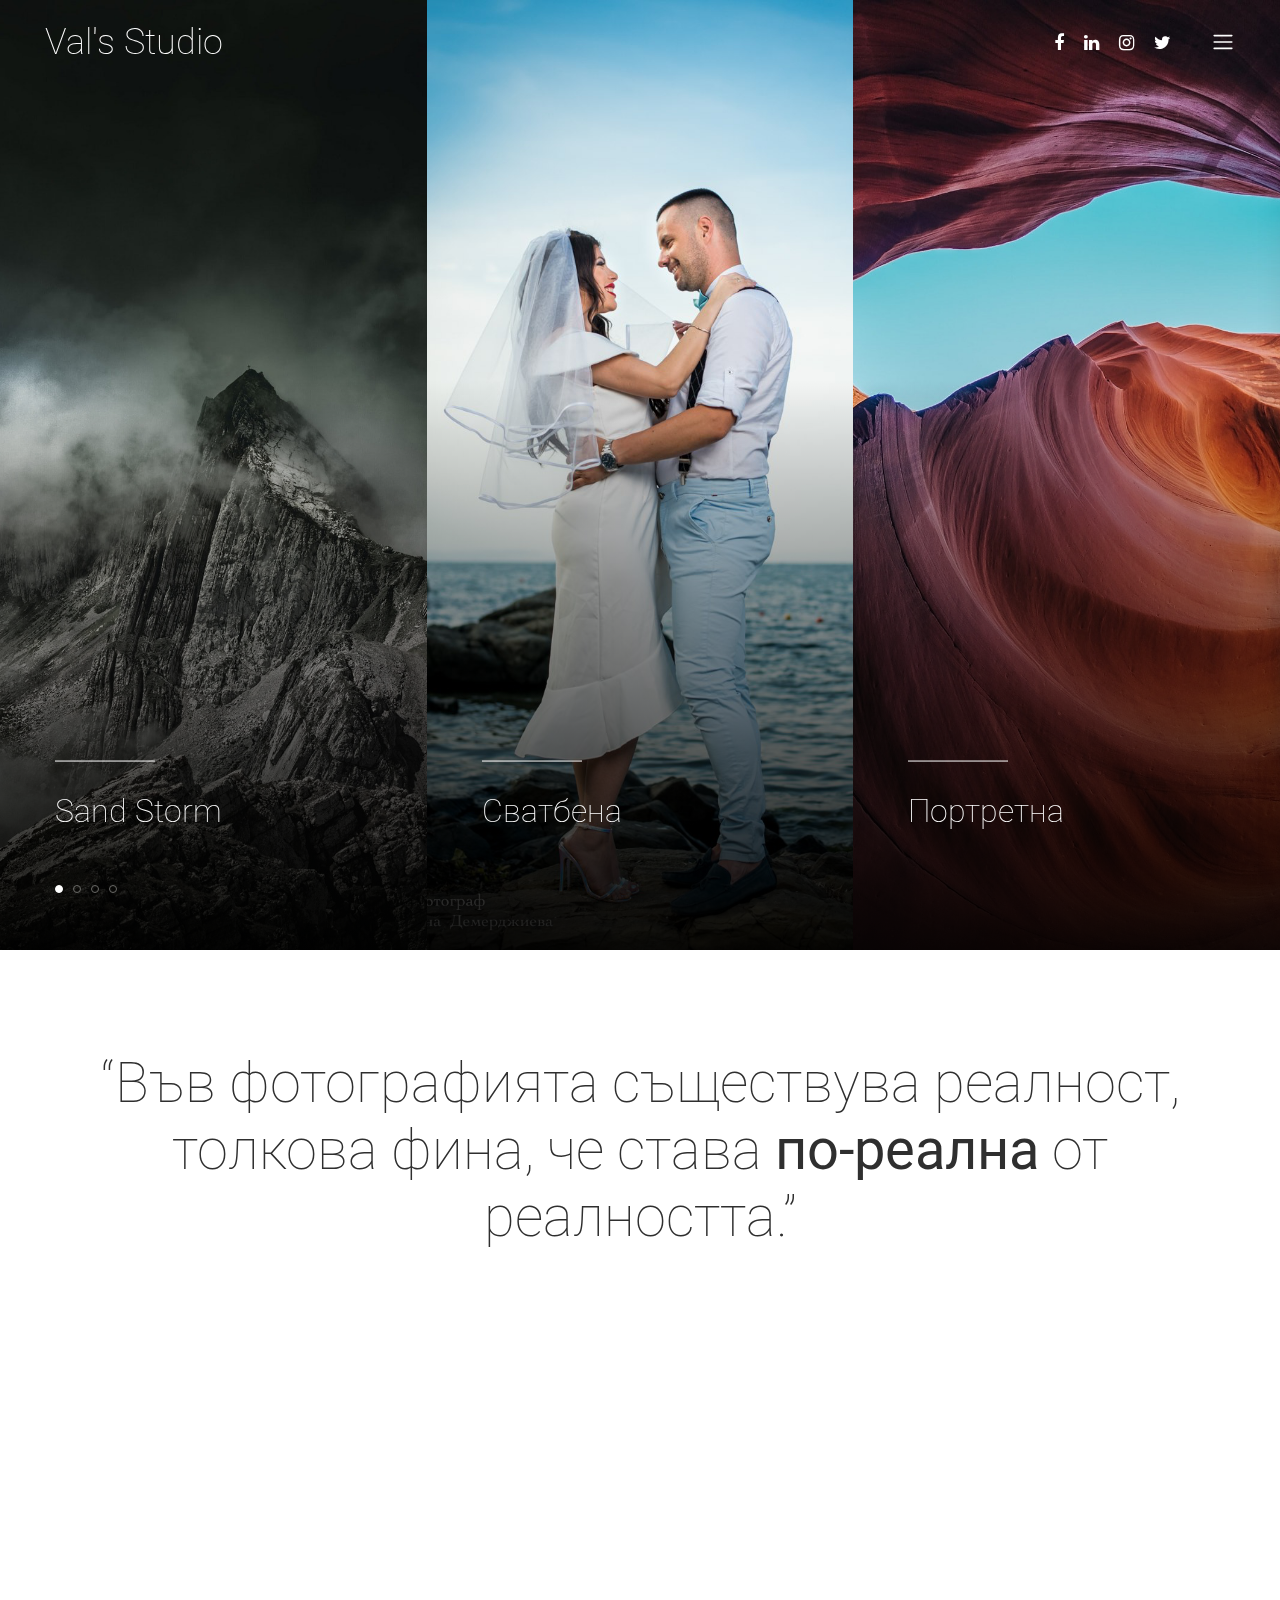
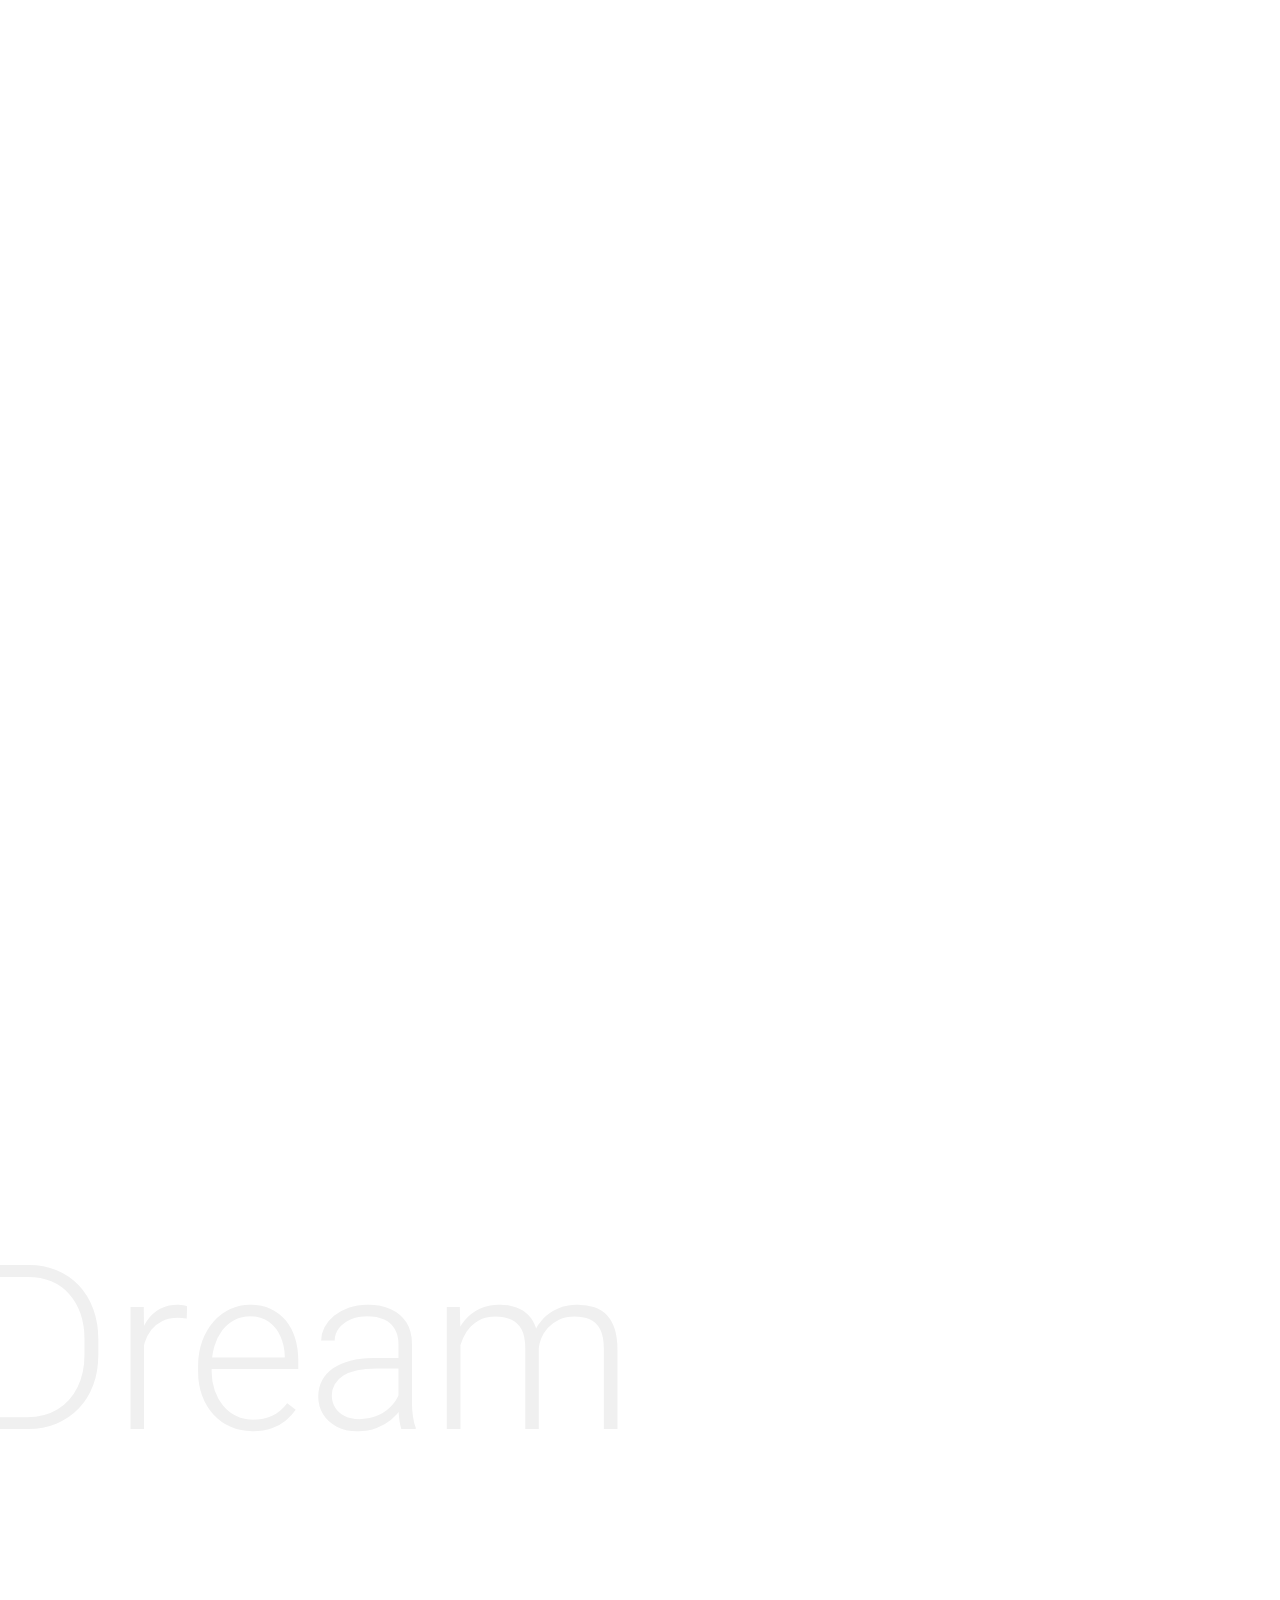
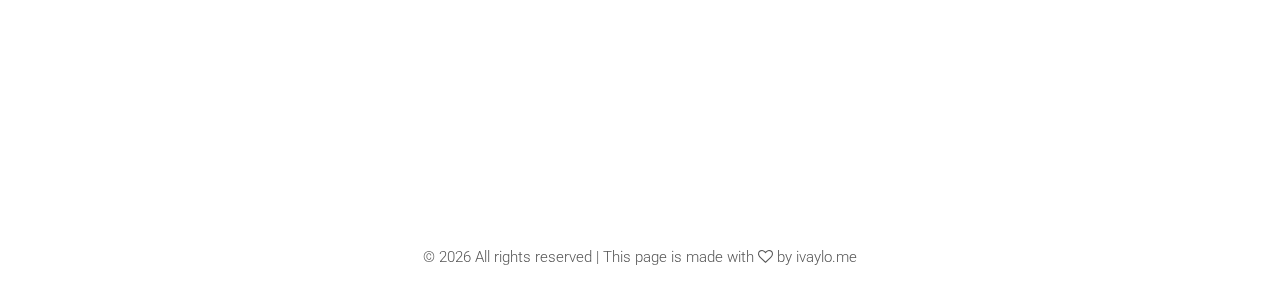
==== commit 505b45d4: "some text changed" ====
--- a/index.html
+++ b/index.html
@@ -155,7 +155,7 @@
                         <div class="col-12">
                             <div class="hero-slides-content">
                                 <div class="line"></div>
-                                <h2>New York View</h2>
+                                <h2>Сватбена</h2>
                                 <p>Lorem ipsum dolor sit amet, consectetur adipiscing elit. Praesent vel tortor
                                     facilisis, volutpat nulla placerat, tincidunt mi. Nullam vel orci dui. Suspendisse
                                     sit amet laoreet neque. Fusce sagittis suscipit sem.</p>
@@ -172,7 +172,7 @@
                         <div class="col-12">
                             <div class="hero-slides-content">
                                 <div class="line"></div>
-                                <h2>The Desert</h2>
+                                <h2>Портретна</h2>
                                 <p>Lorem ipsum dolor sit amet, consectetur adipiscing elit. Praesent vel tortor
                                     facilisis, volutpat nulla placerat, tincidunt mi. Nullam vel orci dui. Suspendisse
                                     sit amet laoreet neque. Fusce sagittis suscipit sem.</p>
@@ -223,7 +223,7 @@
                         <div class="col-12">
                             <div class="hero-slides-content">
                                 <div class="line"></div>
-                                <h2>New York View</h2>
+                                <h2>Сватбена</h2>
                                 <p>Lorem ipsum dolor sit amet, consectetur adipiscing elit. Praesent vel tortor
                                     facilisis, volutpat nulla placerat, tincidunt mi. Nullam vel orci dui. Suspendisse
                                     sit amet laoreet neque. Fusce sagittis suscipit sem.</p>
@@ -240,7 +240,7 @@
                         <div class="col-12">
                             <div class="hero-slides-content">
                                 <div class="line"></div>
-                                <h2>The Desert</h2>
+                                <h2>Портретна</h2>
                                 <p>Lorem ipsum dolor sit amet, consectetur adipiscing elit. Praesent vel tortor
                                     facilisis, volutpat nulla placerat, tincidunt mi. Nullam vel orci dui. Suspendisse
                                     sit amet laoreet neque. Fusce sagittis suscipit sem.</p>
@@ -291,7 +291,7 @@
                         <div class="col-12">
                             <div class="hero-slides-content">
                                 <div class="line"></div>
-                                <h2>New York View</h2>
+                                <h2>Сватбена</h2>
                                 <p>Lorem ipsum dolor sit amet, consectetur adipiscing elit. Praesent vel tortor
                                     facilisis, volutpat nulla placerat, tincidunt mi. Nullam vel orci dui. Suspendisse
                                     sit amet laoreet neque. Fusce sagittis suscipit sem.</p>
@@ -308,7 +308,7 @@
                         <div class="col-12">
                             <div class="hero-slides-content">
                                 <div class="line"></div>
-                                <h2>The Desert</h2>
+                                <h2>Портретна</h2>
                                 <p>Lorem ipsum dolor sit amet, consectetur adipiscing elit. Praesent vel tortor
                                     facilisis, volutpat nulla placerat, tincidunt mi. Nullam vel orci dui. Suspendisse
                                     sit amet laoreet neque. Fusce sagittis suscipit sem.</p>
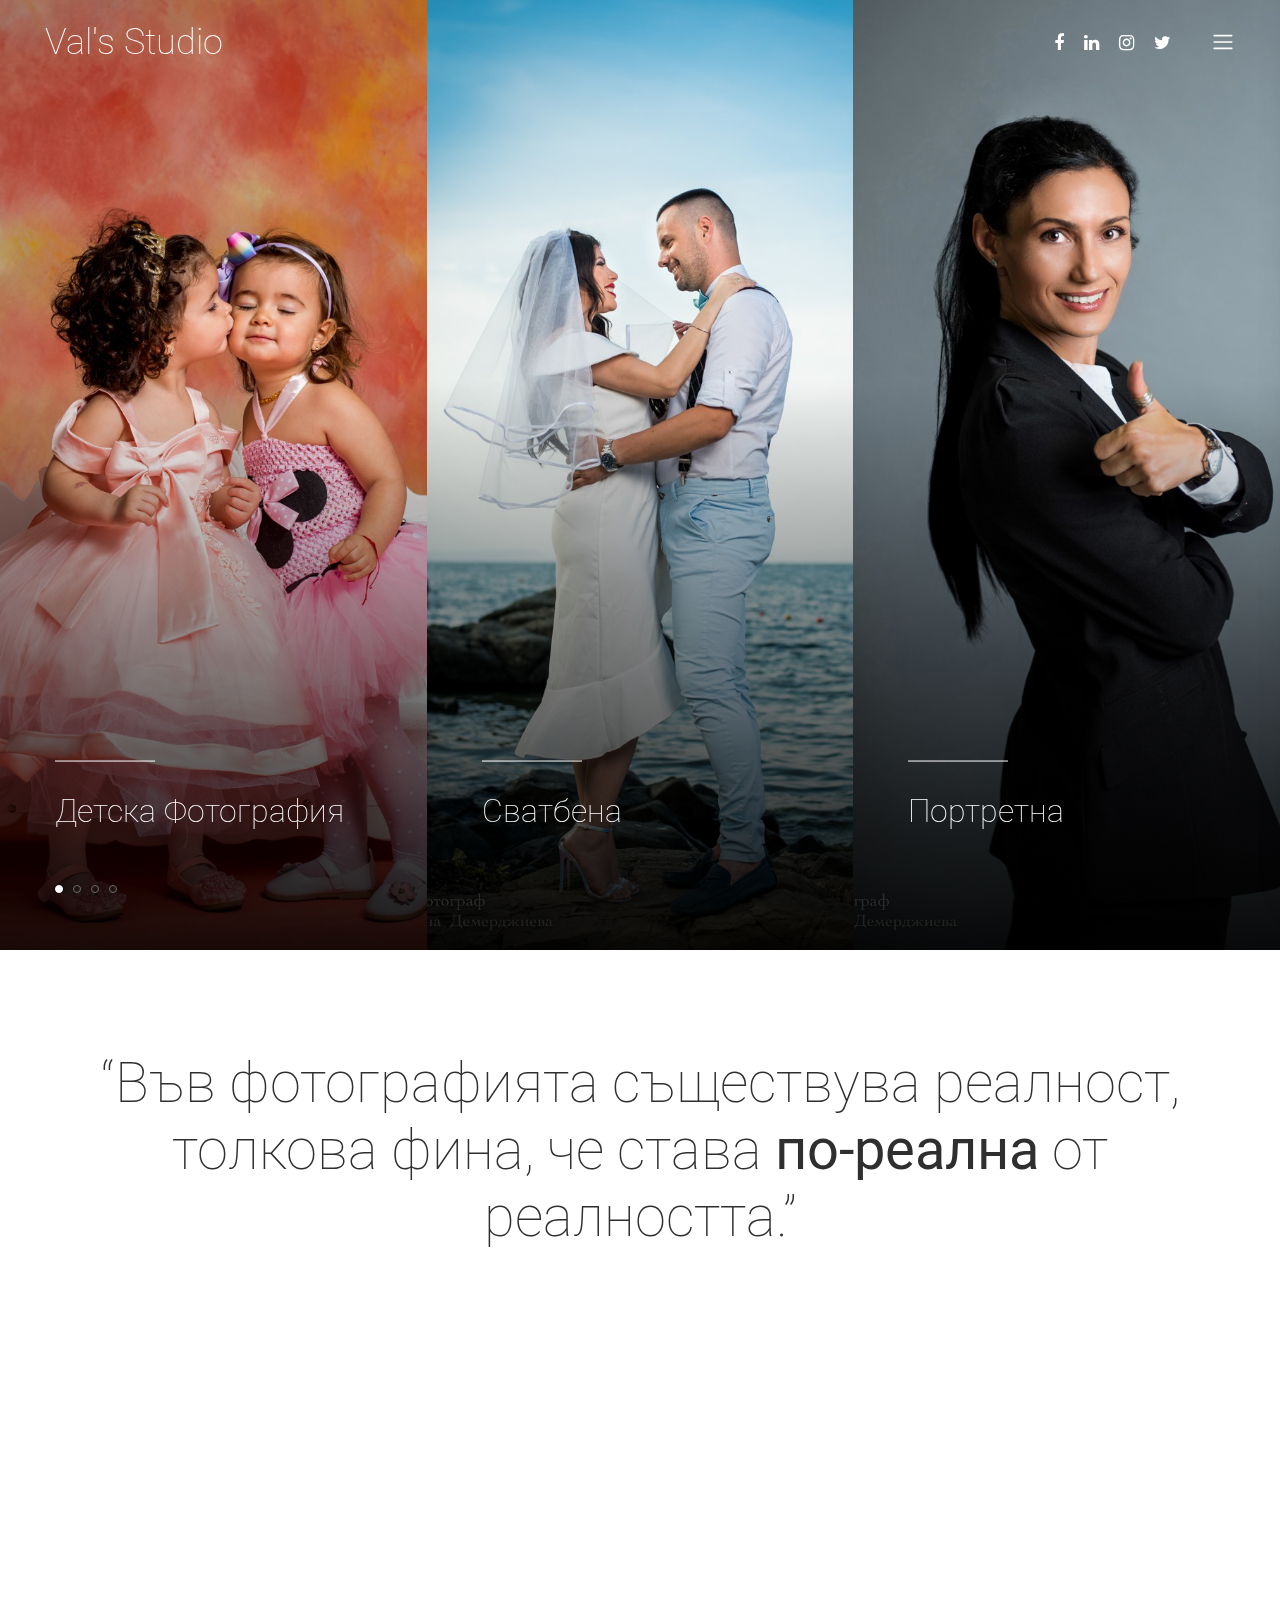
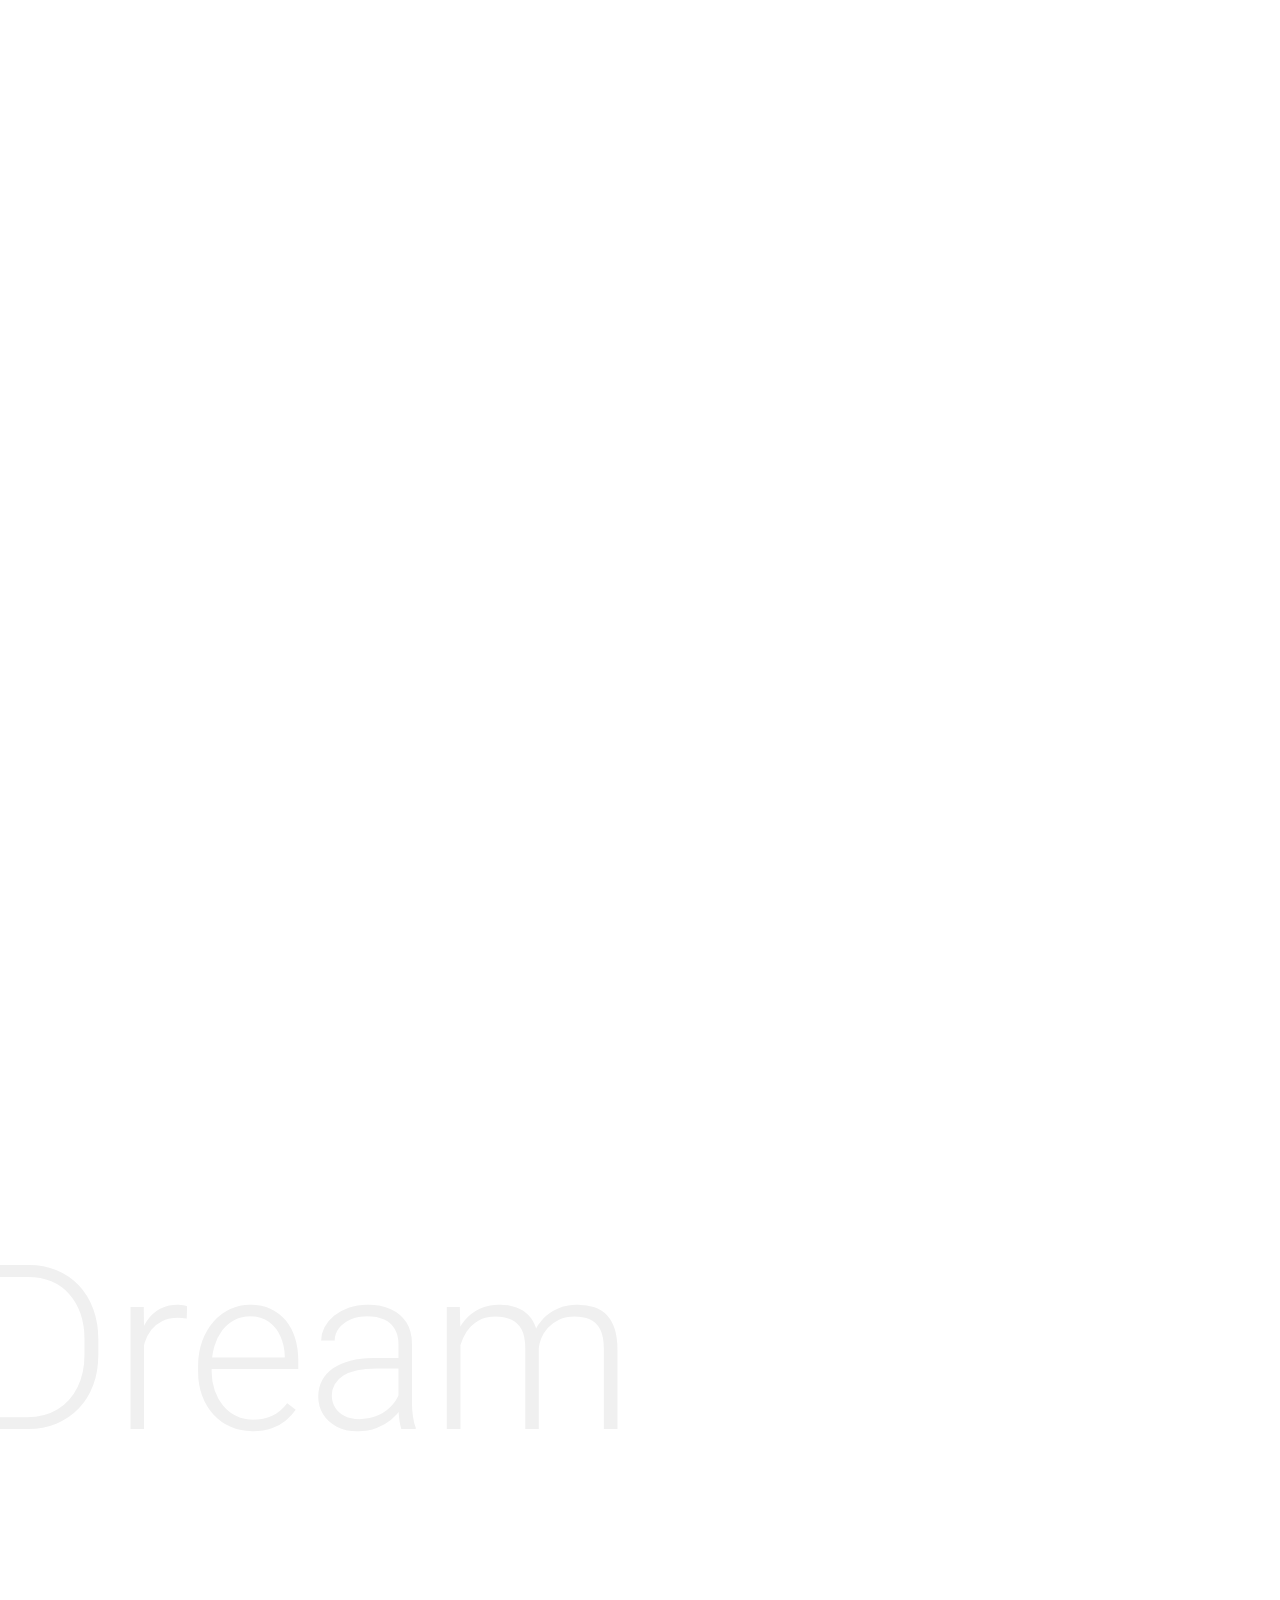
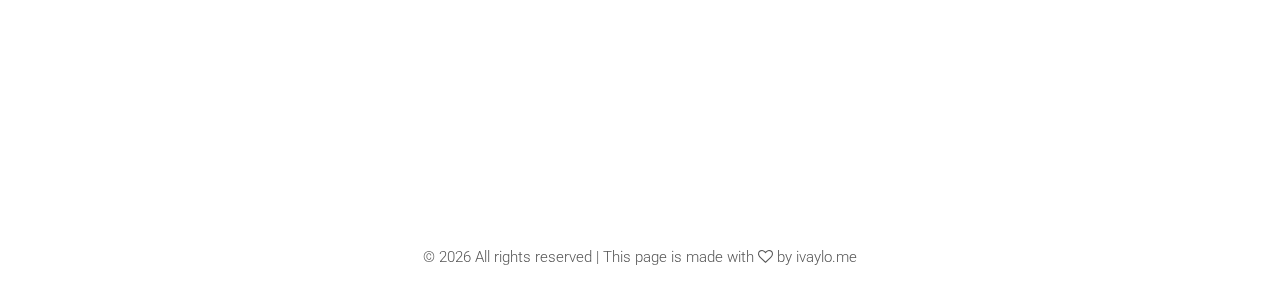
==== commit c2f46bce: "some pictures slide changed" ====
--- a/index.html
+++ b/index.html
@@ -138,7 +138,7 @@
                         <div class="col-12">
                             <div class="hero-slides-content">
                                 <div class="line"></div>
-                                <h2>Sand Storm</h2>
+                                <h2>Детска Фотография</h2>
                                 <p>Lorem ipsum dolor sit amet, consectetur adipiscing elit. Praesent vel tortor
                                     facilisis, volutpat nulla placerat, tincidunt mi. Nullam vel orci dui. Suspendisse
                                     sit amet laoreet neque. Fusce sagittis suscipit sem.</p>
@@ -206,7 +206,7 @@
                         <div class="col-12">
                             <div class="hero-slides-content">
                                 <div class="line"></div>
-                                <h2>Sand Storm</h2>
+                                <h2>Детска Фотография</h2>
                                 <p>Lorem ipsum dolor sit amet, consectetur adipiscing elit. Praesent vel tortor
                                     facilisis, volutpat nulla placerat, tincidunt mi. Nullam vel orci dui. Suspendisse
                                     sit amet laoreet neque. Fusce sagittis suscipit sem.</p>
@@ -274,7 +274,7 @@
                         <div class="col-12">
                             <div class="hero-slides-content">
                                 <div class="line"></div>
-                                <h2>Sand Storm</h2>
+                                <h2>Детска Фотография</h2>
                                 <p>Lorem ipsum dolor sit amet, consectetur adipiscing elit. Praesent vel tortor
                                     facilisis, volutpat nulla placerat, tincidunt mi. Nullam vel orci dui. Suspendisse
                                     sit amet laoreet neque. Fusce sagittis suscipit sem.</p>
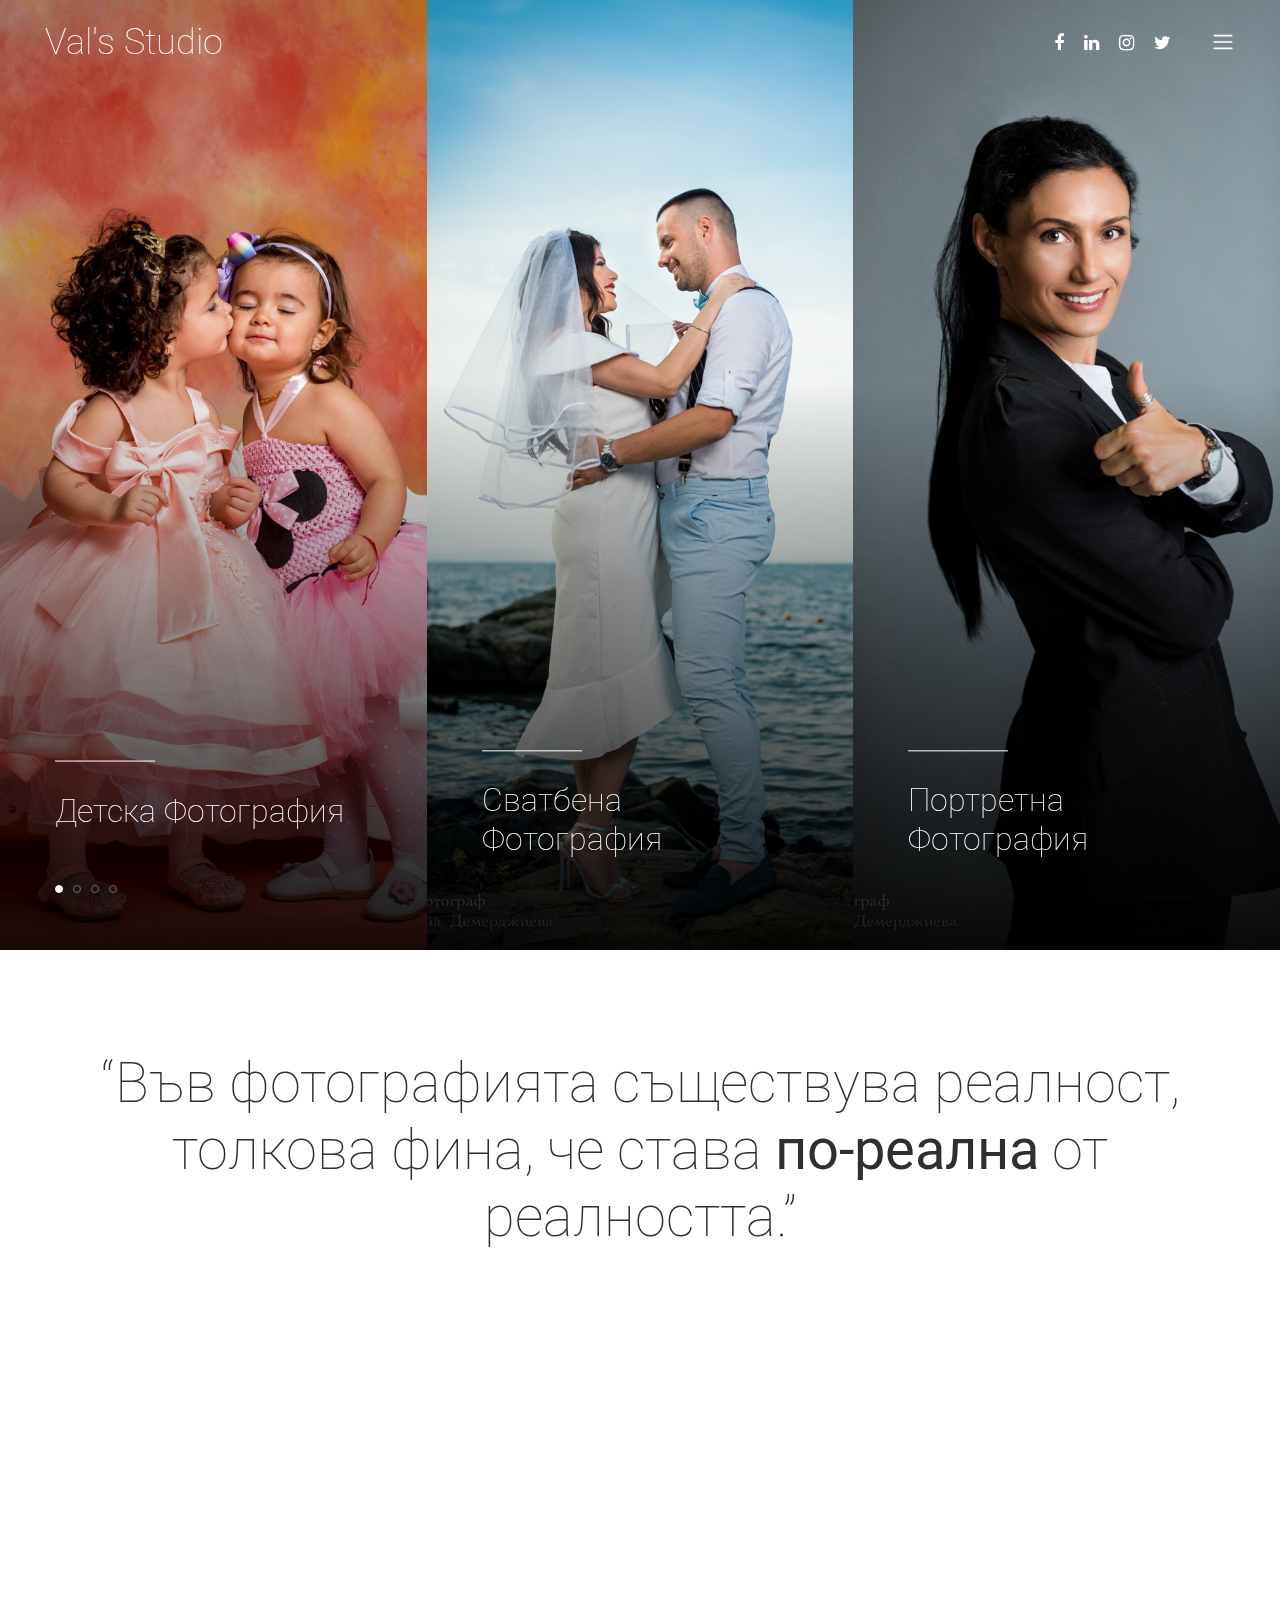
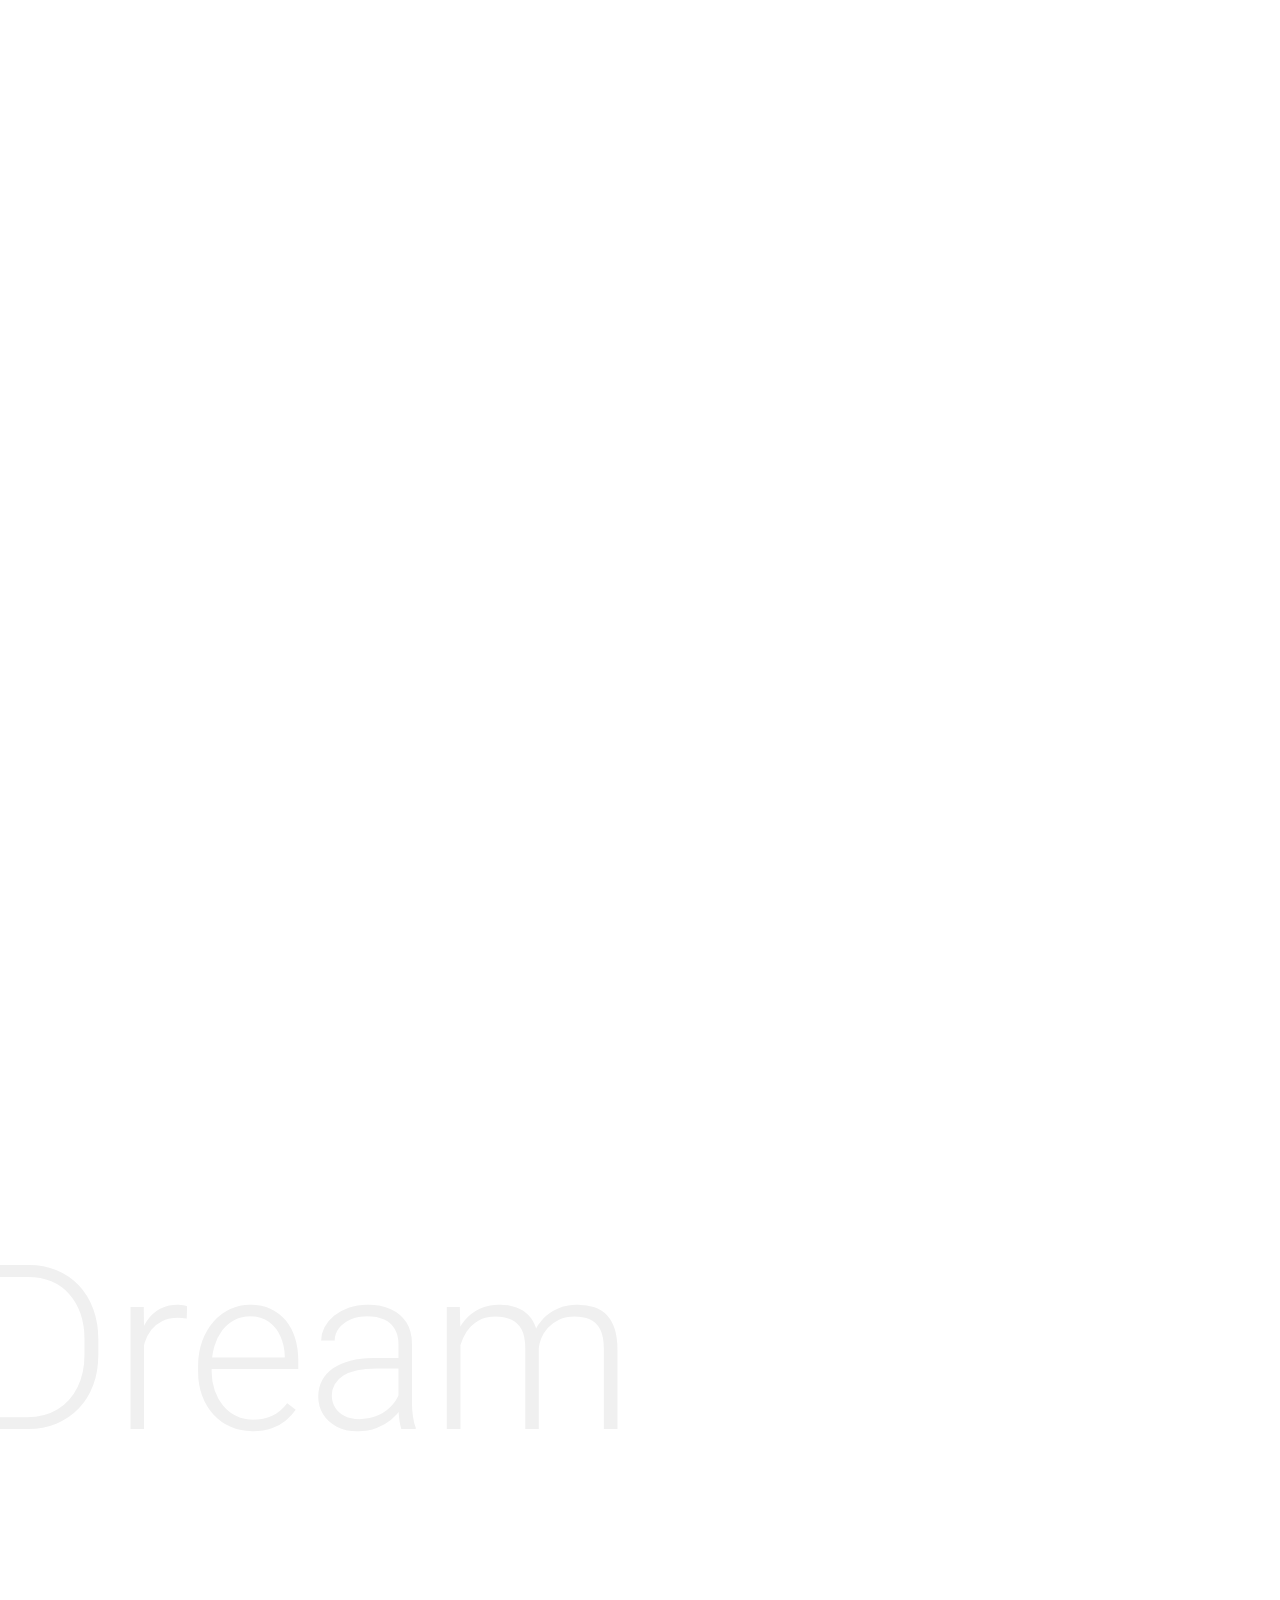
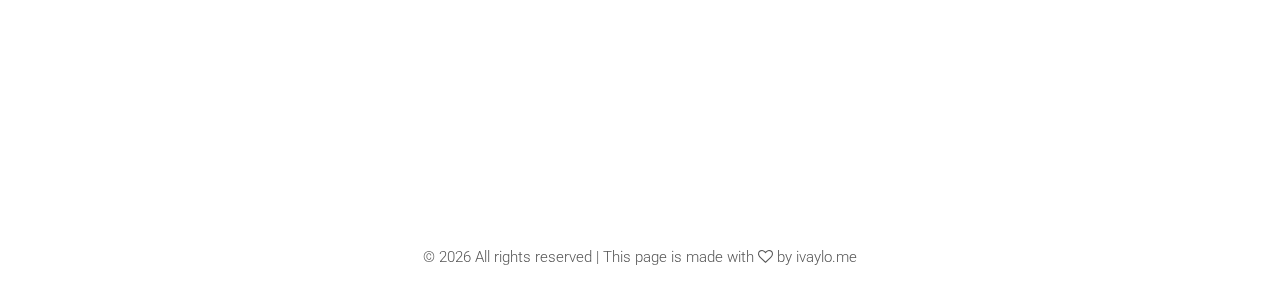
==== commit 80db28f1: "slider text changed" ====
--- a/index.html
+++ b/index.html
@@ -155,7 +155,7 @@
                         <div class="col-12">
                             <div class="hero-slides-content">
                                 <div class="line"></div>
-                                <h2>Сватбена</h2>
+                                <h2>Сватбена Фотография</h2>
                                 <p>Lorem ipsum dolor sit amet, consectetur adipiscing elit. Praesent vel tortor
                                     facilisis, volutpat nulla placerat, tincidunt mi. Nullam vel orci dui. Suspendisse
                                     sit amet laoreet neque. Fusce sagittis suscipit sem.</p>
@@ -172,7 +172,7 @@
                         <div class="col-12">
                             <div class="hero-slides-content">
                                 <div class="line"></div>
-                                <h2>Портретна</h2>
+                                <h2>Портретна Фотография</h2>
                                 <p>Lorem ipsum dolor sit amet, consectetur adipiscing elit. Praesent vel tortor
                                     facilisis, volutpat nulla placerat, tincidunt mi. Nullam vel orci dui. Suspendisse
                                     sit amet laoreet neque. Fusce sagittis suscipit sem.</p>
@@ -223,7 +223,7 @@
                         <div class="col-12">
                             <div class="hero-slides-content">
                                 <div class="line"></div>
-                                <h2>Сватбена</h2>
+                                <h2>Сватбена Фотография</h2>
                                 <p>Lorem ipsum dolor sit amet, consectetur adipiscing elit. Praesent vel tortor
                                     facilisis, volutpat nulla placerat, tincidunt mi. Nullam vel orci dui. Suspendisse
                                     sit amet laoreet neque. Fusce sagittis suscipit sem.</p>
@@ -240,7 +240,7 @@
                         <div class="col-12">
                             <div class="hero-slides-content">
                                 <div class="line"></div>
-                                <h2>Портретна</h2>
+                                <h2>Портретна Фотография</h2>
                                 <p>Lorem ipsum dolor sit amet, consectetur adipiscing elit. Praesent vel tortor
                                     facilisis, volutpat nulla placerat, tincidunt mi. Nullam vel orci dui. Suspendisse
                                     sit amet laoreet neque. Fusce sagittis suscipit sem.</p>
@@ -291,7 +291,7 @@
                         <div class="col-12">
                             <div class="hero-slides-content">
                                 <div class="line"></div>
-                                <h2>Сватбена</h2>
+                                <h2>Сватбена Фотография</h2>
                                 <p>Lorem ipsum dolor sit amet, consectetur adipiscing elit. Praesent vel tortor
                                     facilisis, volutpat nulla placerat, tincidunt mi. Nullam vel orci dui. Suspendisse
                                     sit amet laoreet neque. Fusce sagittis suscipit sem.</p>
@@ -308,7 +308,7 @@
                         <div class="col-12">
                             <div class="hero-slides-content">
                                 <div class="line"></div>
-                                <h2>Портретна</h2>
+                                <h2>Портретна Фотография</h2>
                                 <p>Lorem ipsum dolor sit amet, consectetur adipiscing elit. Praesent vel tortor
                                     facilisis, volutpat nulla placerat, tincidunt mi. Nullam vel orci dui. Suspendisse
                                     sit amet laoreet neque. Fusce sagittis suscipit sem.</p>
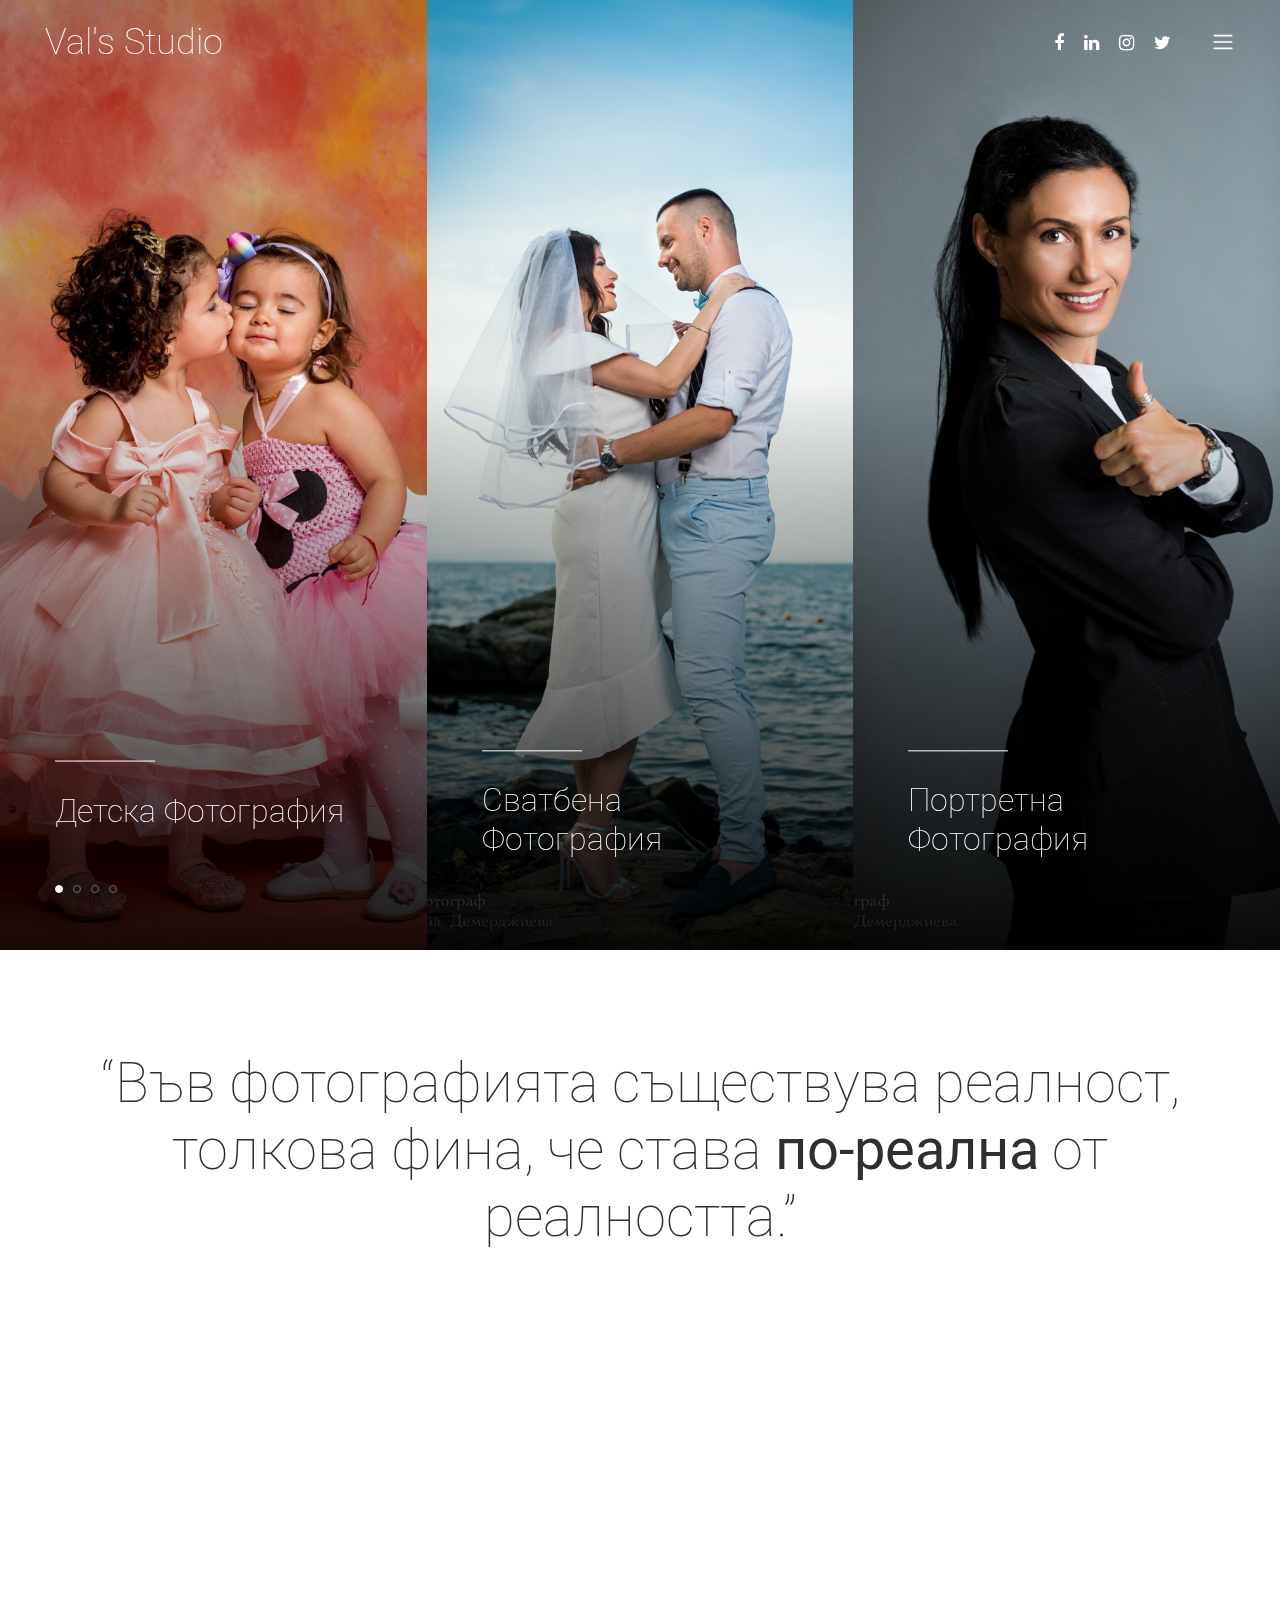
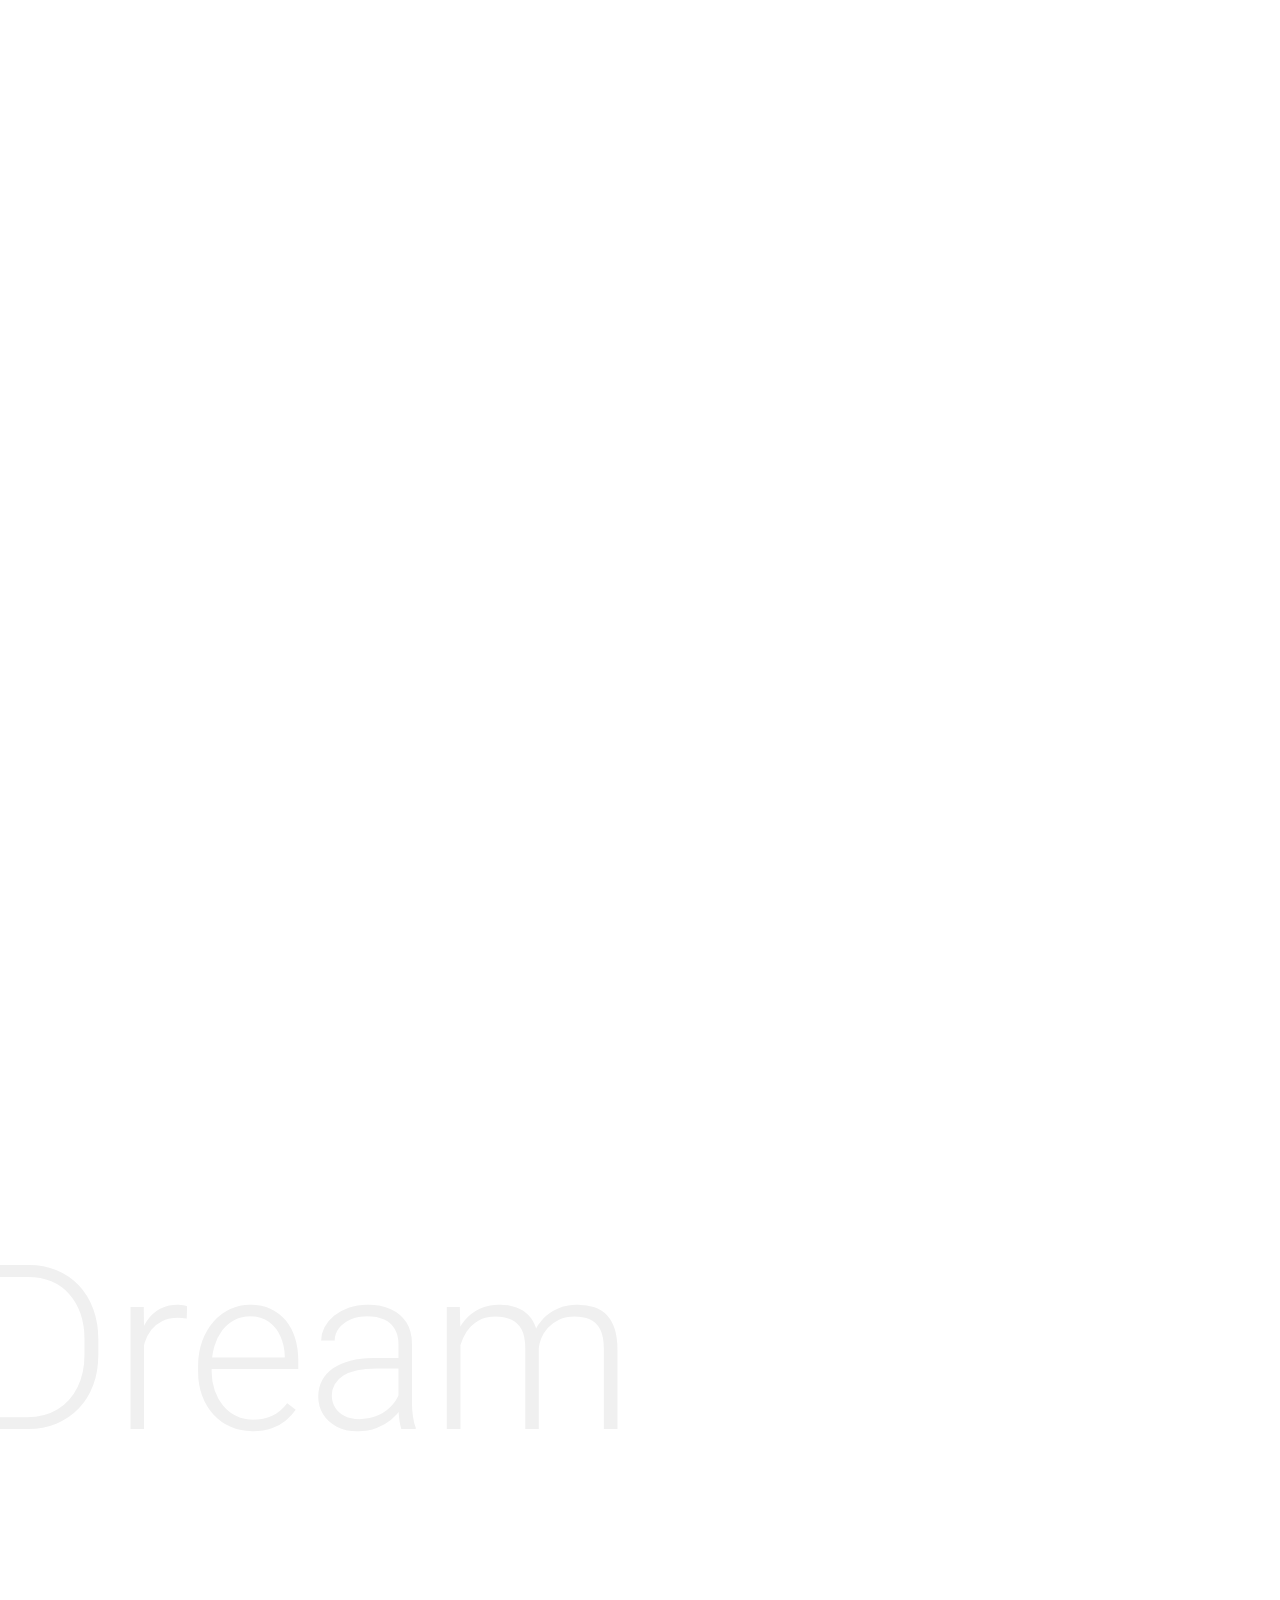
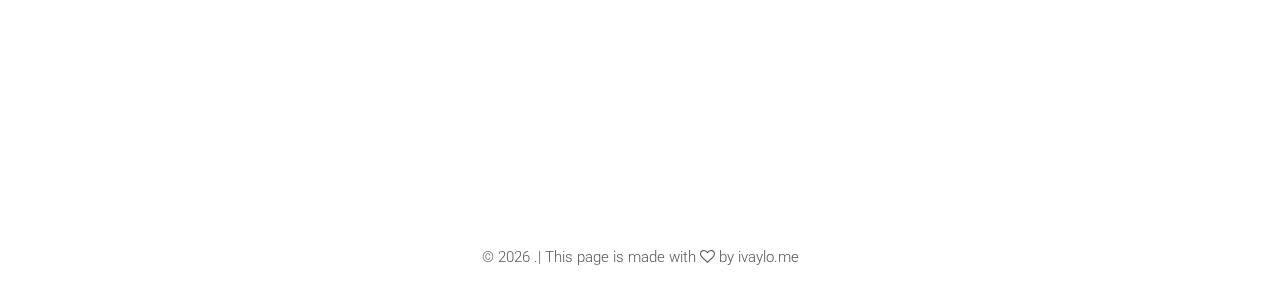
==== commit ff0c0d1d: "removed all rights word" ====
--- a/index.html
+++ b/index.html
@@ -84,7 +84,7 @@
             <p>
                 <!-- Link back to ivaylo.me can't be removed. Template is licensed under CC BY 3.0. -->
                 &copy;
-                <script>document.write(new Date().getFullYear());</script> All rights reserved | This page is made
+                <script>document.write(new Date().getFullYear());</script> .| This page is made
                 with <i class="fa fa-heart-o" aria-hidden="true"></i> by <a href="https://ivaylo.me"
                     target="_blank">ivaylo.me</a>
                 <!-- Link back to ivaylo.me can't be removed. Template is licensed under CC BY 3.0. -->
@@ -189,7 +189,7 @@
                         <div class="col-12">
                             <div class="hero-slides-content">
                                 <div class="line"></div>
-                                <h2>Mountains Hike</h2>
+                                <h2>Студийно Заснимане</h2>
                                 <p>Lorem ipsum dolor sit amet, consectetur adipiscing elit. Praesent vel tortor
                                     facilisis, volutpat nulla placerat, tincidunt mi. Nullam vel orci dui. Suspendisse
                                     sit amet laoreet neque. Fusce sagittis suscipit sem.</p>
@@ -257,7 +257,7 @@
                         <div class="col-12">
                             <div class="hero-slides-content">
                                 <div class="line"></div>
-                                <h2>Mountains Hike</h2>
+                                <h2>Студийно Заснимане</h2>
                                 <p>Lorem ipsum dolor sit amet, consectetur adipiscing elit. Praesent vel tortor
                                     facilisis, volutpat nulla placerat, tincidunt mi. Nullam vel orci dui. Suspendisse
                                     sit amet laoreet neque. Fusce sagittis suscipit sem.</p>
@@ -325,7 +325,7 @@
                         <div class="col-12">
                             <div class="hero-slides-content">
                                 <div class="line"></div>
-                                <h2>Mountains Hike</h2>
+                                <h2>Студийно Заснимане</h2>
                                 <p>Lorem ipsum dolor sit amet, consectetur adipiscing elit. Praesent vel tortor
                                     facilisis, volutpat nulla placerat, tincidunt mi. Nullam vel orci dui. Suspendisse
                                     sit amet laoreet neque. Fusce sagittis suscipit sem.</p>
@@ -489,7 +489,7 @@
                         <h2>Обожавам фотографията и ви я представям през моите очи </h2>
                         <h5>Това е моят стил,ако ви допада
                             може удоволствието да е взаимно...</h5>
-                        <a href="#" class="btn sonar-btn mt-100">контакти</a>
+                        <a href="contact.html" class="btn sonar-btn mt-100">За Контакти</a>
                     </div>
                 </div>
             </div>
@@ -507,7 +507,7 @@
                         <p>
                             <!-- Link back to ivaylo.me can't be removed. Template is licensed under CC BY 3.0. -->
                             &copy;
-                            <script>document.write(new Date().getFullYear());</script> All rights reserved | This
+                            <script>document.write(new Date().getFullYear());</script> .| This
                             page is made with <i class="fa fa-heart-o" aria-hidden="true"></i> by <a
                                 href="http://ivaylo.me" target="_blank">ivaylo.me</a>
                             <!-- Link back to ivaylo.me can't be removed. Template is licensed under CC BY 3.0. -->
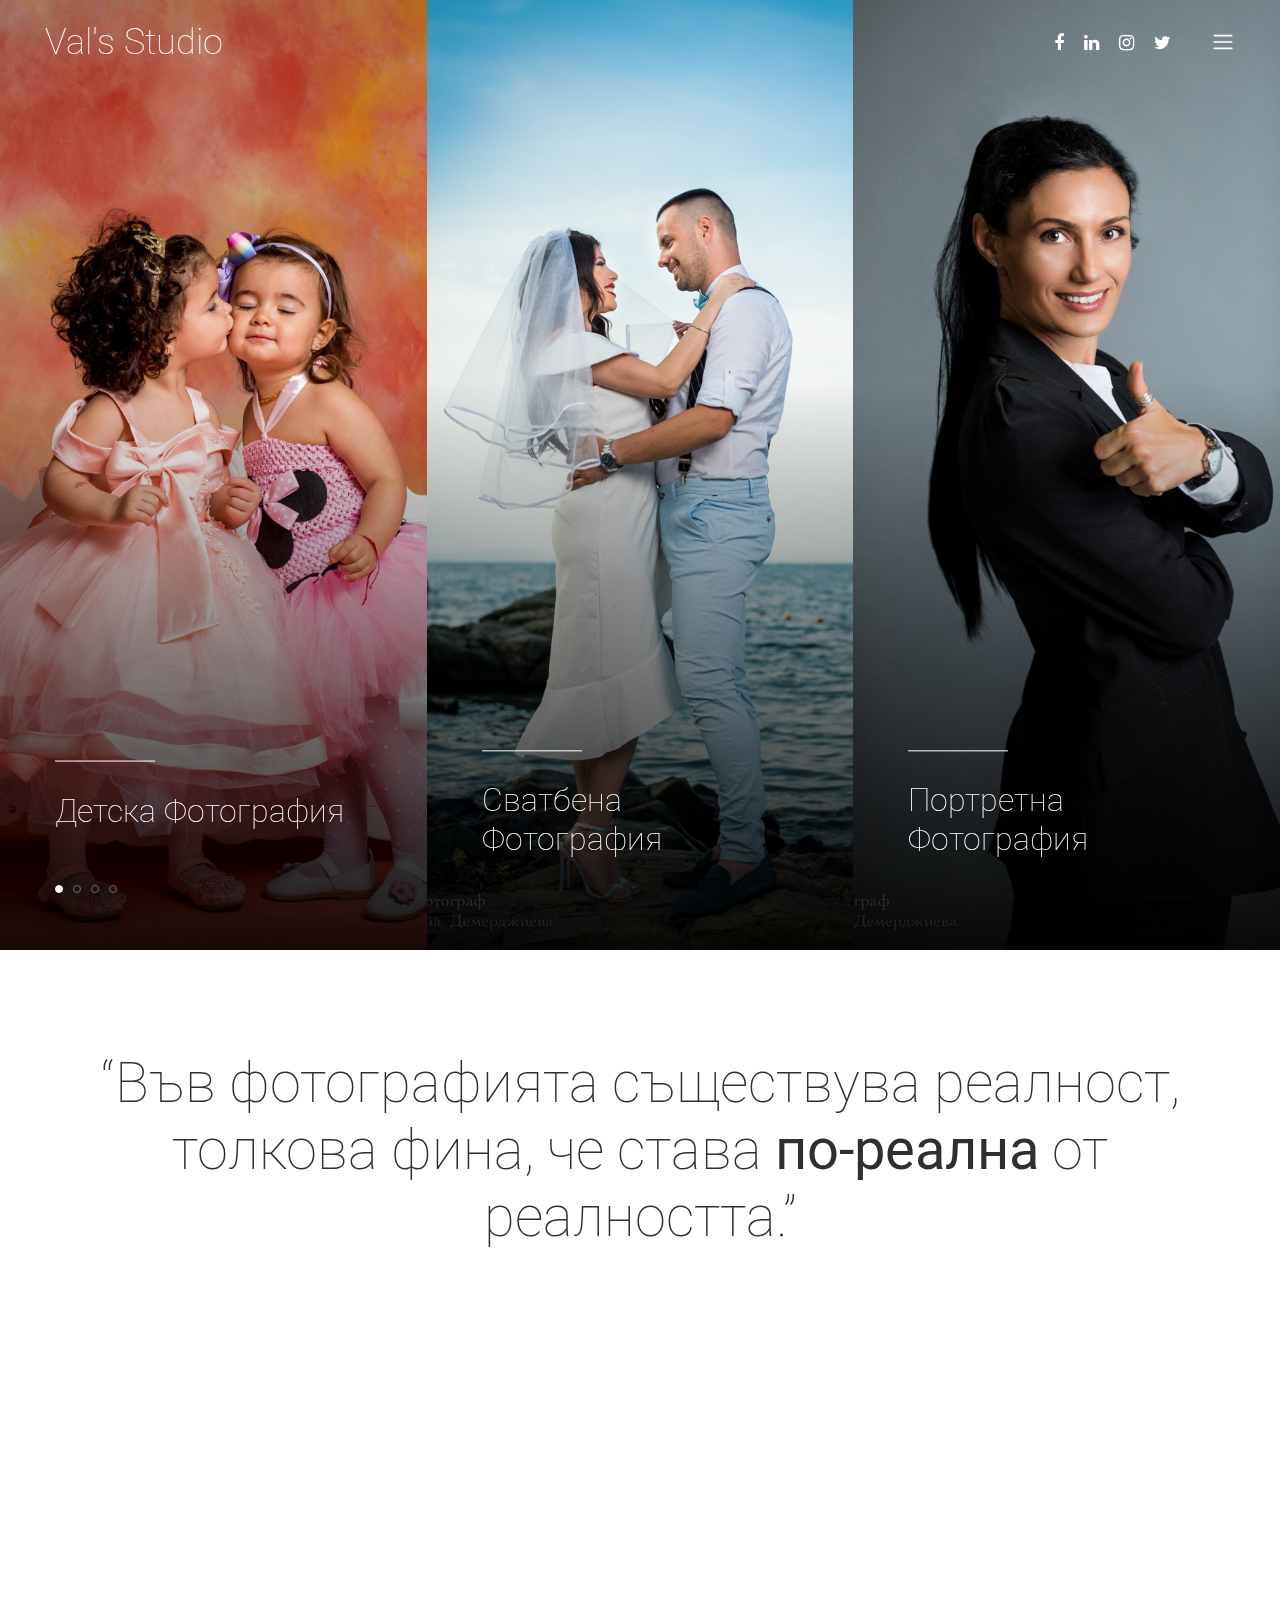
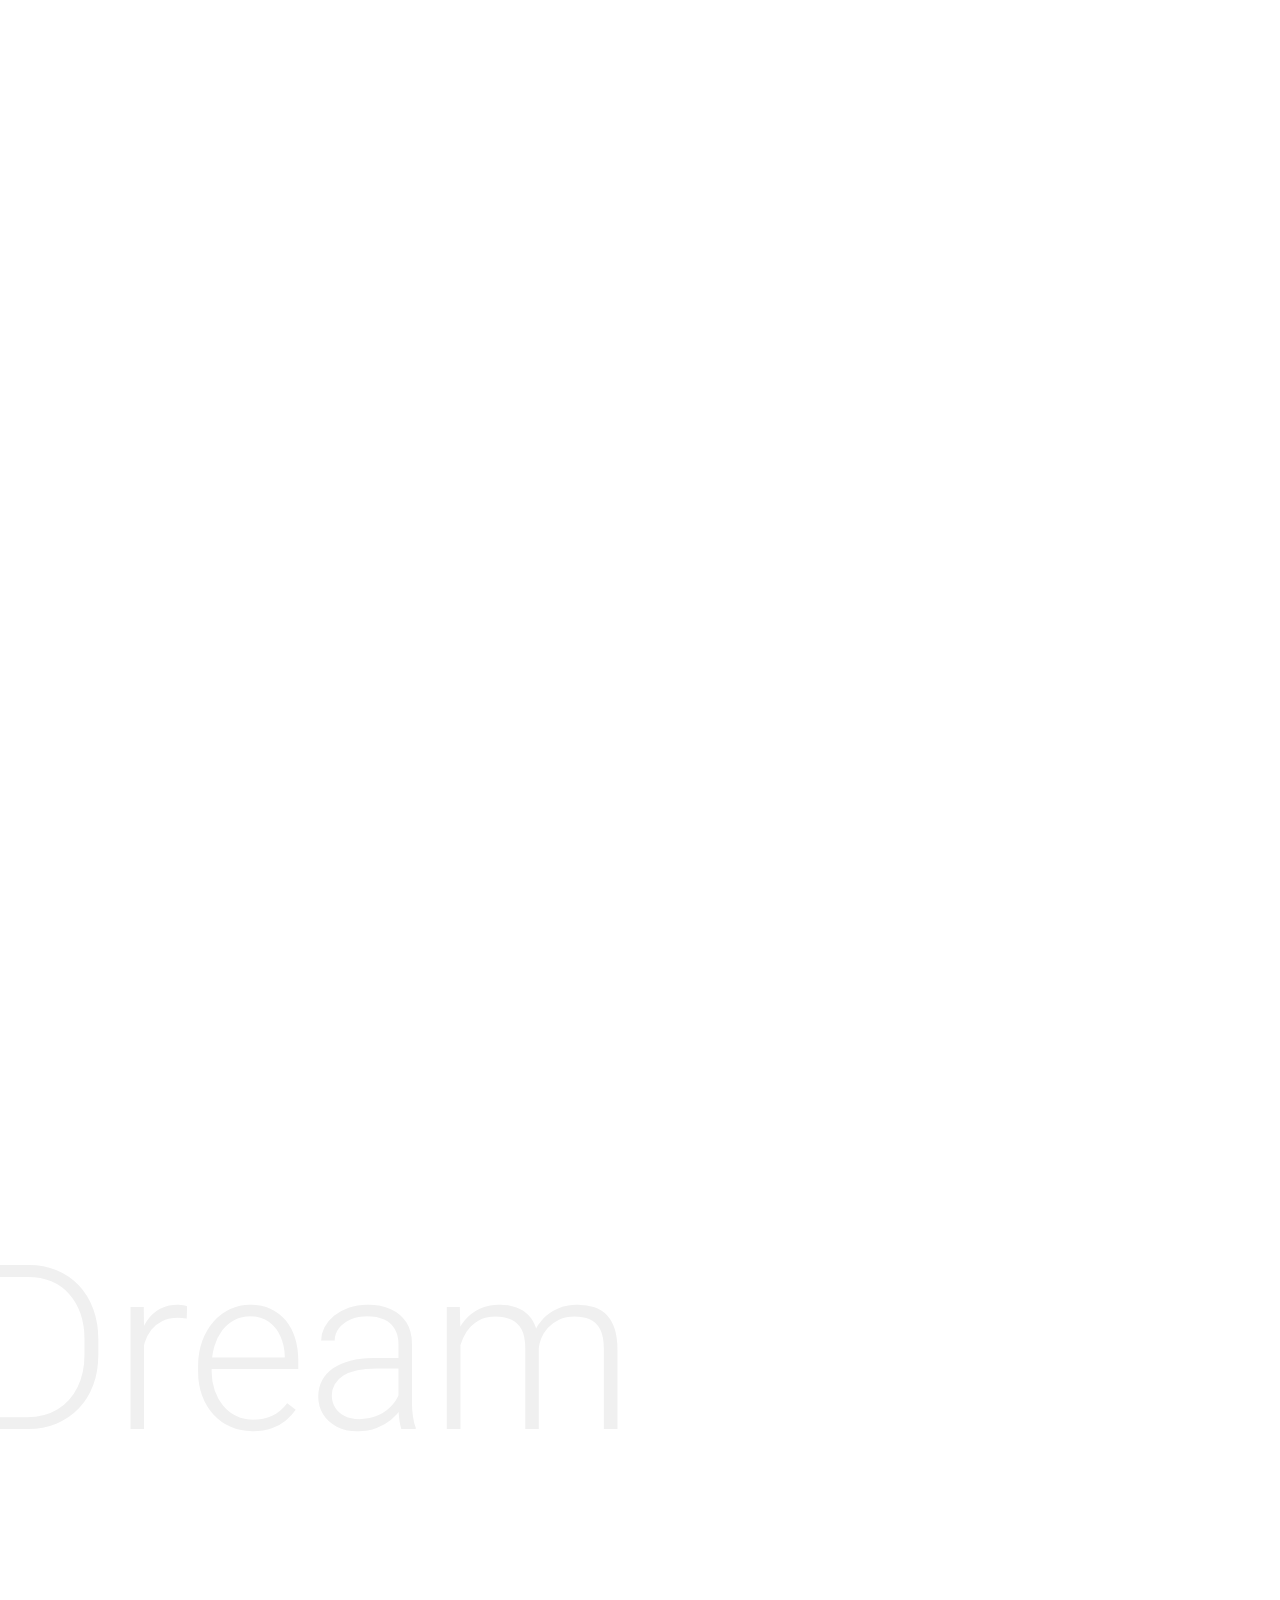
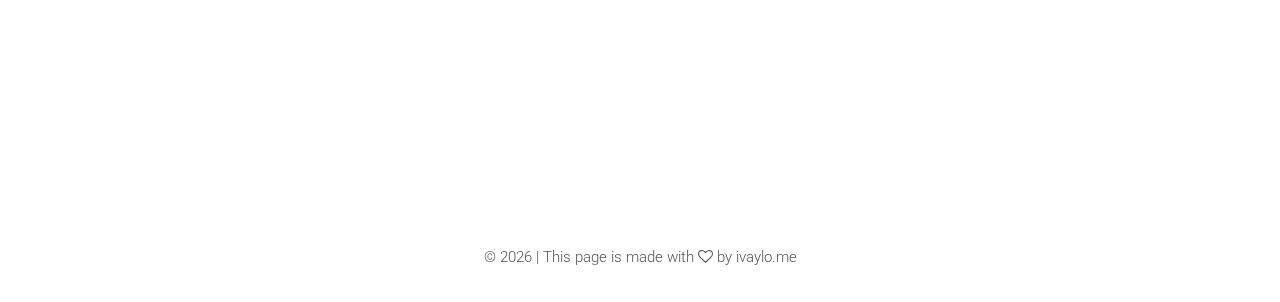
==== commit 00473533: "removed fullstop" ====
--- a/index.html
+++ b/index.html
@@ -84,7 +84,7 @@
             <p>
                 <!-- Link back to ivaylo.me can't be removed. Template is licensed under CC BY 3.0. -->
                 &copy;
-                <script>document.write(new Date().getFullYear());</script> .| This page is made
+                <script>document.write(new Date().getFullYear());</script> | This page is made
                 with <i class="fa fa-heart-o" aria-hidden="true"></i> by <a href="https://ivaylo.me"
                     target="_blank">ivaylo.me</a>
                 <!-- Link back to ivaylo.me can't be removed. Template is licensed under CC BY 3.0. -->
@@ -507,7 +507,7 @@
                         <p>
                             <!-- Link back to ivaylo.me can't be removed. Template is licensed under CC BY 3.0. -->
                             &copy;
-                            <script>document.write(new Date().getFullYear());</script> .| This
+                            <script>document.write(new Date().getFullYear());</script> | This
                             page is made with <i class="fa fa-heart-o" aria-hidden="true"></i> by <a
                                 href="http://ivaylo.me" target="_blank">ivaylo.me</a>
                             <!-- Link back to ivaylo.me can't be removed. Template is licensed under CC BY 3.0. -->
